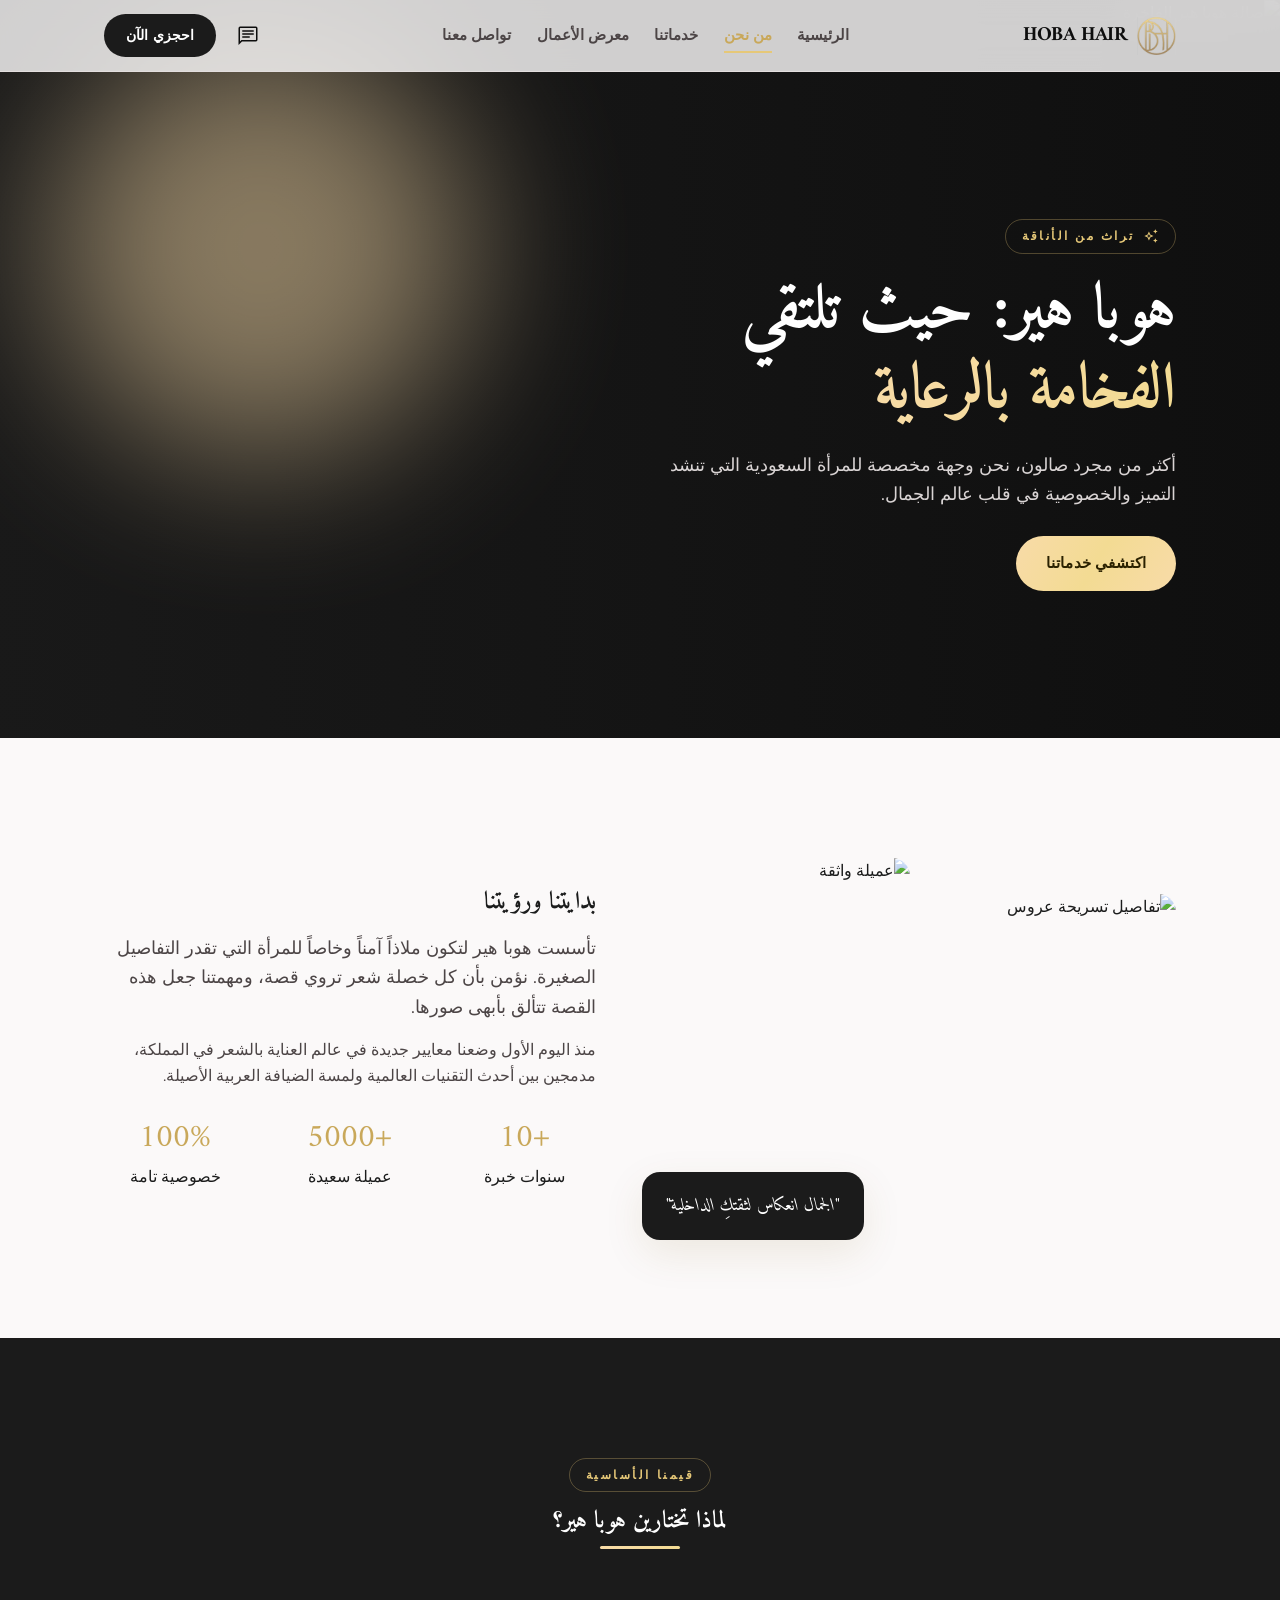
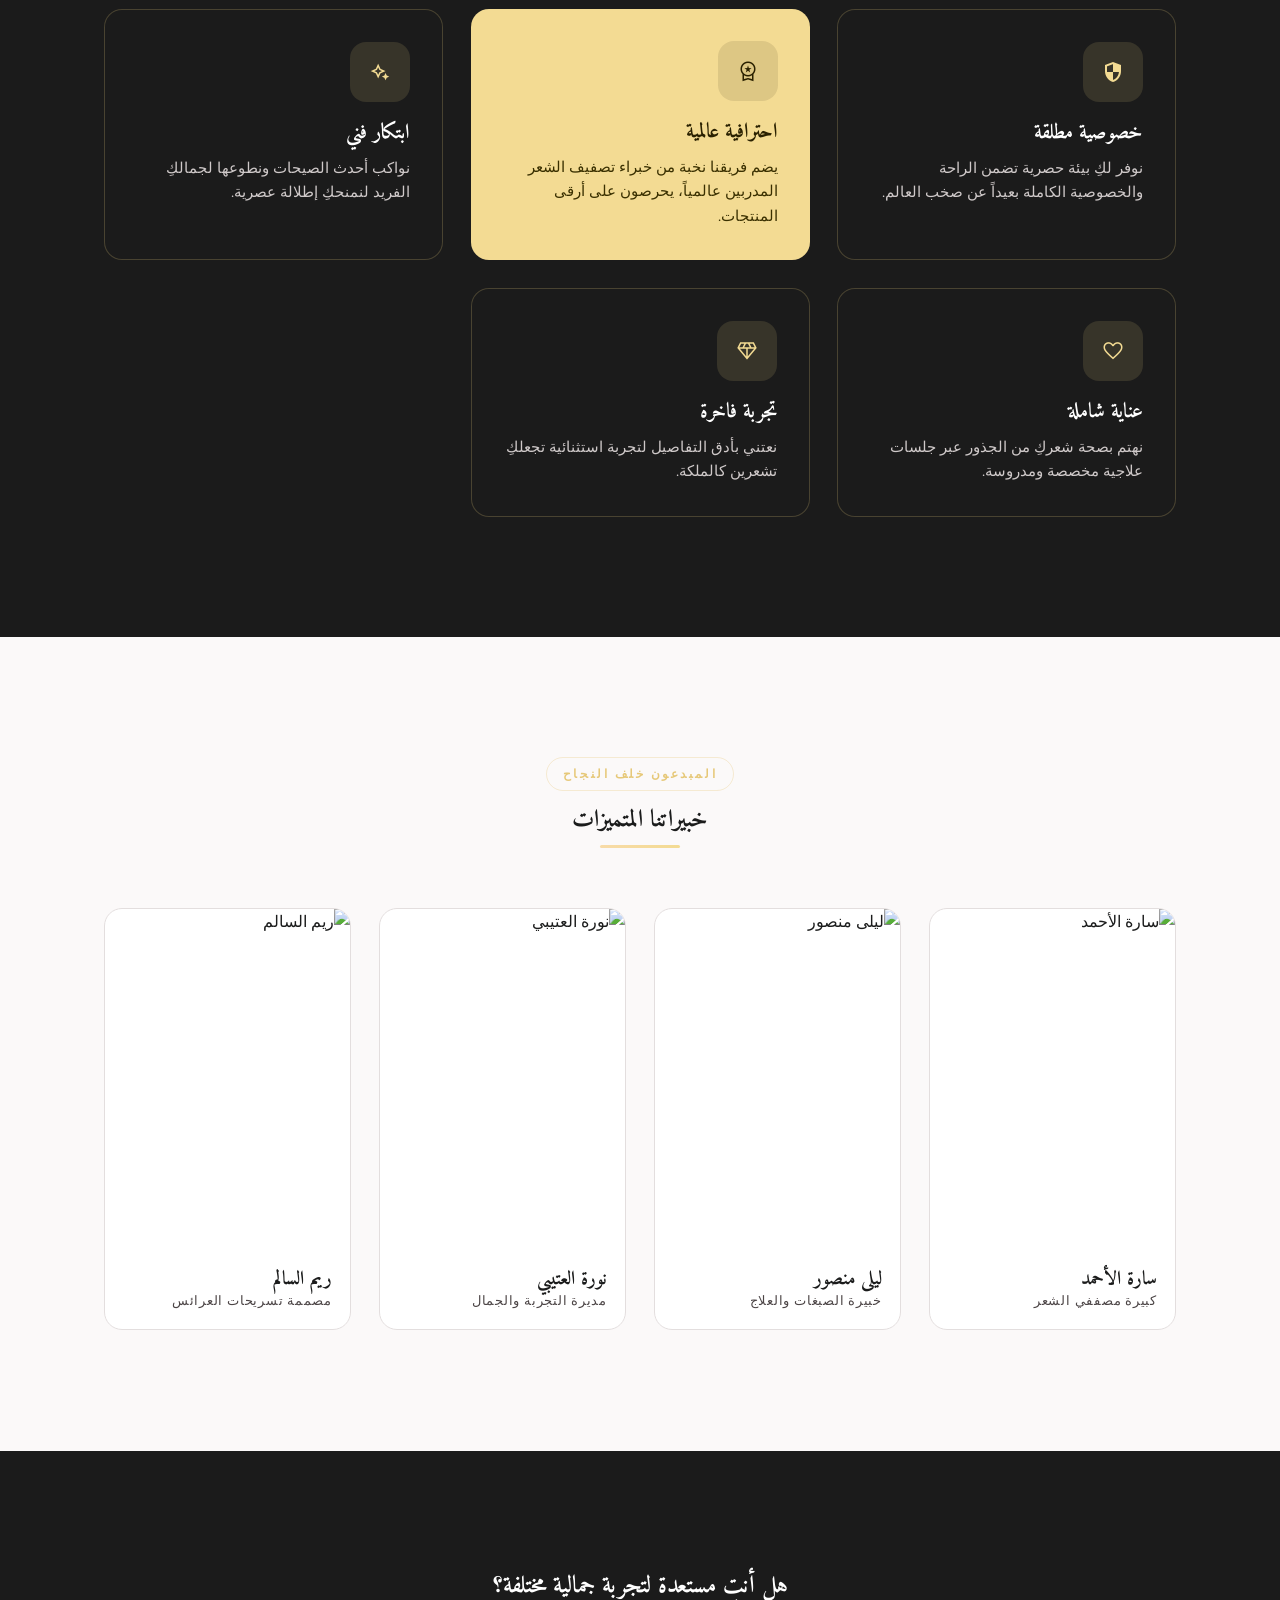
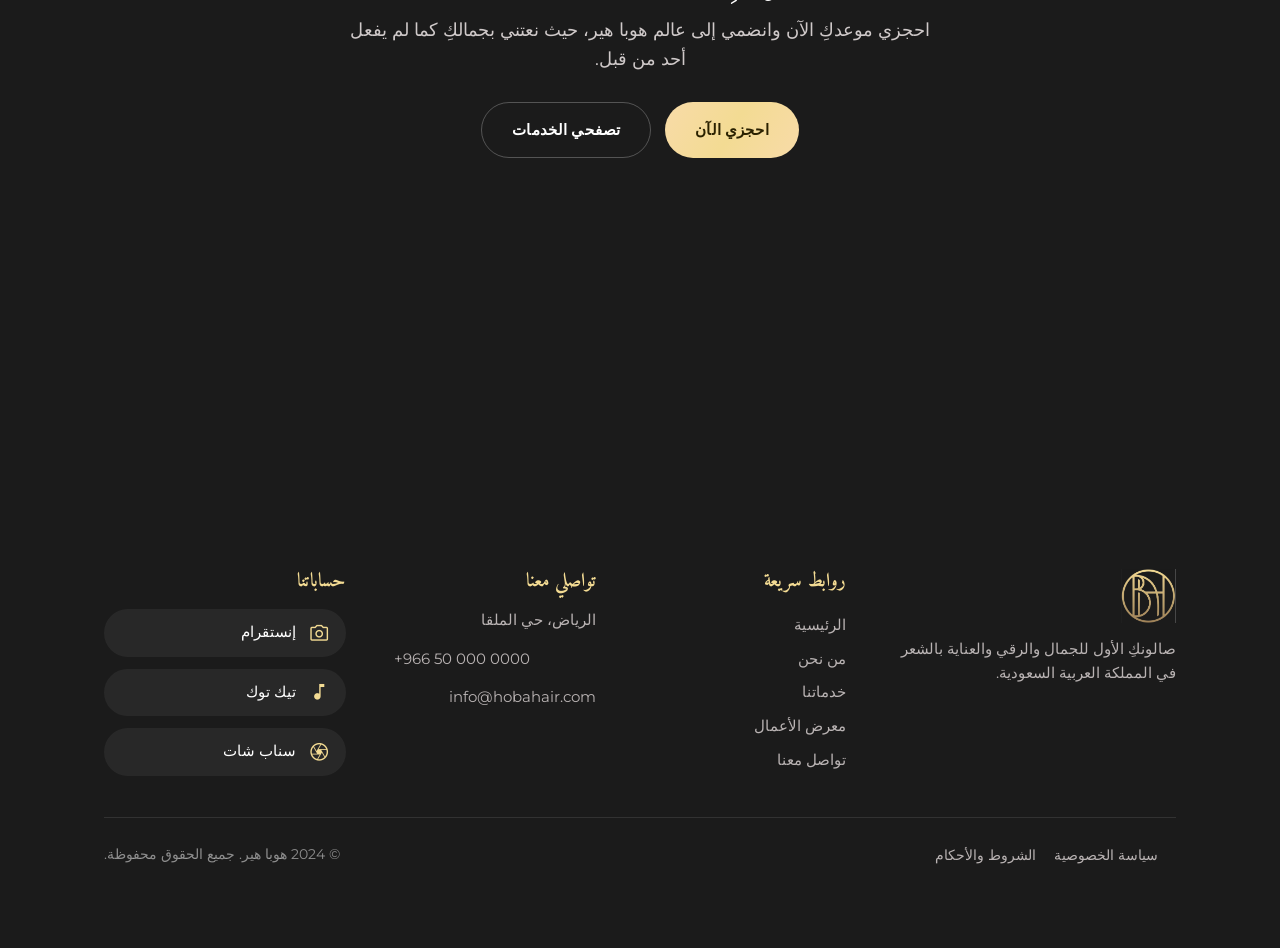
==== about.html @ b40ecd6b "first commit" ====
﻿<!DOCTYPE html>
<html dir="rtl" lang="ar">
<head>
  <meta charset="utf-8"/>
  <meta name="viewport" content="width=device-width, initial-scale=1.0"/>
  <title>من نحن | هوبا هير</title>
  <meta name="description" content="قصة صالون هوبا هير ورؤيتنا لتقديم تجربة عناية بالشعر فاخرة وخاصة للمرأة السعودية."/>
  <link rel="stylesheet" href="assets/css/style.css"/>
  <link rel="stylesheet" href="https://fonts.googleapis.com/css2?family=Material+Symbols+Outlined:wght,FILL@100..700,0..1&display=swap"/>
</head>
<body>

  <div class="scroll-progress"></div>
  <div id="header-mount"></div>

  <!-- Hero -->
  <header class="hero" style="min-height:82svh">
    <div class="hero-bg">
      <img alt="صالة هوبا هير الفاخرة" src="https://lh3.googleusercontent.com/aida-public/[base64]"/>
    </div>
    <div class="hero-glow a"></div>
    <div class="container hero-inner">
      <div class="hero-text" style="max-width:640px">
        <span class="eyebrow hero-anim d1"><span class="material-symbols-outlined" style="font-size:1rem">auto_awesome</span> تراث من الأناقة</span>
        <h1 class="title-lg hero-anim d2" style="margin-top:18px">هوبا هير: حيث تلتقي <br/><span class="gold-text">الفخامة بالرعاية</span></h1>
        <p class="lead hero-anim d3" style="margin-top:18px">أكثر من مجرد صالون، نحن وجهة مخصصة للمرأة السعودية التي تنشد التميز والخصوصية في قلب عالم الجمال.</p>
        <div class="hero-cta hero-anim d4" style="margin-top:28px"><a href="services.html" class="btn btn-gold">اكتشفي خدماتنا</a></div>
      </div>
    </div>
  </header>

  <!-- Story -->
  <section class="section">
    <div class="container">
      <div class="grid" style="grid-template-columns:1.05fr 1fr; align-items:center; gap:clamp(30px,5vw,64px)">
        <div class="reveal">
          <div style="position:relative">
            <div style="display:grid;grid-template-columns:1fr 1fr;gap:16px">
              <img alt="تفاصيل تسريحة عروس" style="width:100%;height:300px;object-fit:cover;border-radius:var(--radius);margin-top:36px" src="https://lh3.googleusercontent.com/aida-public/[base64]"/>
              <img alt="عميلة واثقة" style="width:100%;height:360px;object-fit:cover;border-radius:var(--radius)" src="https://lh3.googleusercontent.com/aida-public/[base64]"/>
            </div>
            <div style="position:absolute;bottom:-22px;left:-18px;background:var(--primary-soft);color:#fff;padding:20px 24px;border-radius:var(--radius);box-shadow:var(--shadow-md)">
              <p style="font-family:var(--font-head);font-size:1.1rem;margin:0;font-style:italic">"الجمال انعكاس لثقتكِ الداخلية"</p>
            </div>
          </div>
        </div>
        <div class="reveal r1">
          <h2 class="title">بدايتنا ورؤيتنا</h2>
          <p class="lead" style="margin:16px 0">تأسست هوبا هير لتكون ملاذاً آمناً وخاصاً للمرأة التي تقدر التفاصيل الصغيرة. نؤمن بأن كل خصلة شعر تروي قصة، ومهمتنا جعل هذه القصة تتألق بأبهى صورها.</p>
          <p class="muted" style="margin-bottom:24px">منذ اليوم الأول وضعنا معايير جديدة في عالم العناية بالشعر في المملكة، مدمجين بين أحدث التقنيات العالمية ولمسة الضيافة العربية الأصيلة.</p>
          <div class="stat-grid" style="grid-template-columns:repeat(3,1fr);text-align:center">
            <div><div class="num" style="font-family:var(--font-head);font-size:2rem;color:var(--secondary-deep)">+10</div><div class="lbl">سنوات خبرة</div></div>
            <div><div class="num" style="font-family:var(--font-head);font-size:2rem;color:var(--secondary-deep)">+5000</div><div class="lbl">عميلة سعيدة</div></div>
            <div><div class="num" style="font-family:var(--font-head);font-size:2rem;color:var(--secondary-deep)">100%</div><div class="lbl">خصوصية تامة</div></div>
          </div>
        </div>
      </div>
    </div>
  </section>

  <!-- Values -->
  <section class="section" style="background:var(--primary-soft);color:#fff">
    <div class="container">
      <div class="sec-head reveal" style="color:#fff">
        <span class="eyebrow">قيمنا الأساسية</span>
        <h2 class="title">لماذا تختارين هوبا هير؟</h2>
        <div class="divider"></div>
      </div>
      <div class="grid cols-3">
        <div class="card reveal" style="background:var(--primary-soft);border-color:rgba(255,224,136,.2)">
          <div class="icon" style="background:rgba(255,224,136,.12);color:var(--secondary-soft)"><span class="material-symbols-outlined" style="font-variation-settings:'FILL' 1">security</span></div>
          <h3 style="color:#fff">خصوصية مطلقة</h3><p style="color:#cfc9c9">نوفر لكِ بيئة حصرية تضمن الراحة والخصوصية الكاملة بعيداً عن صخب العالم.</p>
        </div>
        <div class="card reveal r1" style="background:var(--secondary-soft);border:none">
          <div class="icon" style="background:rgba(35,26,0,.1);color:#2a2100"><span class="material-symbols-outlined">workspace_premium</span></div>
          <h3 style="color:#2a2100">احترافية عالمية</h3><p style="color:#3a3000">يضم فريقنا نخبة من خبراء تصفيف الشعر المدربين عالمياً، يحرصون على أرقى المنتجات.</p>
        </div>
        <div class="card reveal r2" style="background:var(--primary-soft);border-color:rgba(255,224,136,.2)">
          <div class="icon" style="background:rgba(255,224,136,.12);color:var(--secondary-soft)"><span class="material-symbols-outlined">magic_button</span></div>
          <h3 style="color:#fff">ابتكار فني</h3><p style="color:#cfc9c9">نواكب أحدث الصيحات ونطوعها لجمالكِ الفريد لنمنحكِ إطلالة عصرية.</p>
        </div>
        <div class="card reveal" style="background:var(--primary-soft);border-color:rgba(255,224,136,.2)">
          <div class="icon" style="background:rgba(255,224,136,.12);color:var(--secondary-soft)"><span class="material-symbols-outlined">favorite</span></div>
          <h3 style="color:#fff">عناية شاملة</h3><p style="color:#cfc9c9">نهتم بصحة شعركِ من الجذور عبر جلسات علاجية مخصصة ومدروسة.</p>
        </div>
        <div class="card reveal r1" style="background:var(--primary-soft);border-color:rgba(255,224,136,.2)">
          <div class="icon" style="background:rgba(255,224,136,.12);color:var(--secondary-soft)"><span class="material-symbols-outlined">diamond</span></div>
          <h3 style="color:#fff">تجربة فاخرة</h3><p style="color:#cfc9c9">نعتني بأدق التفاصيل لتجربة استثنائية تجعلكِ تشعرين كالملكة.</p>
        </div>
      </div>
    </div>
  </section>

  <!-- Team -->
  <section class="section">
    <div class="container">
      <div class="sec-head reveal">
        <span class="eyebrow">المبدعون خلف النجاح</span>
        <h2 class="title">خبيراتنا المتميزات</h2>
        <div class="divider"></div>
      </div>
      <div class="grid cols-4">
        <div class="card reveal" style="padding:0;overflow:hidden">
          <img alt="سارة الأحمد" style="width:100%;height:340px;object-fit:cover" src="https://lh3.googleusercontent.com/aida-public/[base64]"/>
          <div style="padding:18px"><h4 style="font-family:var(--font-head);font-size:1.2rem">سارة الأحمد</h4><p class="muted" style="font-size:.8rem;letter-spacing:.06em;text-transform:uppercase">كبيرة مصففي الشعر</p></div>
        </div>
        <div class="card reveal r1" style="padding:0;overflow:hidden">
          <img alt="ليلى منصور" style="width:100%;height:340px;object-fit:cover" src="https://lh3.googleusercontent.com/aida-public/[base64]"/>
          <div style="padding:18px"><h4 style="font-family:var(--font-head);font-size:1.2rem">ليلى منصور</h4><p class="muted" style="font-size:.8rem;letter-spacing:.06em;text-transform:uppercase">خبيرة الصبغات والعلاج</p></div>
        </div>
        <div class="card reveal r2" style="padding:0;overflow:hidden">
          <img alt="نورة العتيبي" style="width:100%;height:340px;object-fit:cover" src="https://lh3.googleusercontent.com/aida-public/[base64]"/>
          <div style="padding:18px"><h4 style="font-family:var(--font-head);font-size:1.2rem">نورة العتيبي</h4><p class="muted" style="font-size:.8rem;letter-spacing:.06em;text-transform:uppercase">مديرة التجربة والجمال</p></div>
        </div>
        <div class="card reveal r3" style="padding:0;overflow:hidden">
          <img alt="ريم السالم" style="width:100%;height:340px;object-fit:cover" src="https://lh3.googleusercontent.com/aida-public/[base64]"/>
          <div style="padding:18px"><h4 style="font-family:var(--font-head);font-size:1.2rem">ريم السالم</h4><p class="muted" style="font-size:.8rem;letter-spacing:.06em;text-transform:uppercase">مصممة تسريحات العرائس</p></div>
        </div>
      </div>
    </div>
  </section>

  <!-- CTA -->
  <section class="section" style="background:var(--primary-soft)">
    <div class="container text-center reveal">
      <h2 class="title" style="color:#fff">هل أنتِ مستعدة لتجربة جمالية مختلفة؟</h2>
      <p class="lead" style="color:#cfc9c9;margin:14px auto 28px;max-width:600px">احجزي موعدكِ الآن وانضمي إلى عالم هوبا هير، حيث نعتني بجمالكِ كما لم يفعل أحد من قبل.</p>
      <div class="flex" style="gap:14px;justify-content:center;flex-wrap:wrap">
        <a href="contact.html" class="btn btn-gold">احجزي الآن</a>
        <a href="services.html" class="btn btn-ghost">تصفحي الخدمات</a>
      </div>
    </div>
  </section>

  <div id="footer-mount"></div>
  <button class="back-top" id="backTop" aria-label="العودة للأعلى"><span class="material-symbols-outlined">arrow_upward</span></button>
  <script src="assets/js/include.js"></script>
  <script src="assets/js/main.js"></script>
</body>
</html>
---- assets/css/style.css ----
﻿/* =========================================================
   Hoba Hair — Modern Responsive Design System
   Pure CSS, no CDN framework dependency
   ========================================================= */
@import url('https://fonts.googleapis.com/css2?family=Amiri:ital,wght@0,400;0,700;1,400;1,700&family=Montserrat:ital,wght@0,100..900;1,100..900&display=swap');
@import url('https://fonts.googleapis.com/css2?family=Material+Symbols+Outlined:wght,FILL@100..700,0..1&display=swap');

:root {
  /* Palette */
  --surface: #fbf9f9;
  --surface-2: #f5f3f3;
  --surface-3: #efeded;
  --surface-white: #ffffff;
  --on-surface: #1b1c1c;
  --on-surface-soft: #4c4546;
  --primary: #0d0d0d;
  --primary-soft: #1b1b1b;
  --on-primary: #ffffff;
  --secondary: #e6c878;
  --secondary-deep: #c9a85a;
  --secondary-soft: #f3db93;
  --secondary-bright: #f8dba8;
  --secondary-glow: #f8dba8;
  --line: #e3dede;
  --line-soft: #cfc4c5;

  --gold: linear-gradient(120deg, #f8dba8 0%, #f3db93 50%, #f8dba8 100%);
  --gold-soft: linear-gradient(120deg, #f8dba8, #f3db93, #f8dba8);

  /* Typography */
  --font-head: 'Amiri', serif;
  --font-body: 'Montserrat', sans-serif;

  /* Layout */
  --maxw: 1200px;
  --radius: 18px;
  --radius-lg: 28px;
  --radius-sm: 12px;

  /* Shadow */
  --shadow-sm: 0 4px 16px rgba(0,0,0,.06);
  --shadow-md: 0 14px 40px rgba(115,92,0,.10);
  --shadow-lg: 0 26px 60px rgba(115,92,0,.16);

  /* Easing */
  --ease: cubic-bezier(.2,.8,.2,1);
}

/* ---------- Reset ---------- */
*, *::before, *::after { box-sizing: border-box; }
html { scroll-behavior: smooth; -webkit-text-size-adjust: 100%; }
body {
  margin: 0;
  background: var(--surface);
  color: var(--on-surface);
  font-family: var(--font-body);
  line-height: 1.6;
  overflow-x: hidden;
}
img { max-width: 100%; display: block; }
a { text-decoration: none; color: inherit; }
button { font-family: inherit; cursor: pointer; border: none; background: none; }
ul { margin: 0; padding: 0; list-style: none; }

h1,h2,h3,h4 { font-family: var(--font-head); line-height: 1.25; margin: 0; font-weight: 700; }

.material-symbols-outlined {
  font-variation-settings: 'FILL' 0, 'wght' 300, 'GRAD' 0, 'opsz' 24;
  line-height: 1;
  vertical-align: middle;
}

/* ---------- Layout helpers ---------- */
.container {
  width: 100%;
  max-width: var(--maxw);
  margin-inline: auto;
  padding-inline: clamp(18px, 5vw, 64px);
}
.section { padding-block: clamp(64px, 11vw, 120px); }
.section-sm { padding-block: clamp(48px, 7vw, 80px); }

.grid { display: grid; gap: clamp(18px, 2.5vw, 28px); }
.cols-2 { grid-template-columns: repeat(2, 1fr); }
.cols-3 { grid-template-columns: repeat(3, 1fr); }
.cols-4 { grid-template-columns: repeat(4, 1fr); }
.cols-auto { grid-template-columns: repeat(auto-fit, minmax(250px, 1fr)); }

.text-center { text-align: center; }
.flex { display: flex; }
.flex-center { display: flex; align-items: center; justify-content: center; }
.between { display: flex; align-items: center; justify-content: space-between; }

/* ---------- Typography utilities ---------- */
.eyebrow {
  display: inline-flex; align-items: center; gap: 8px;
  font-size: .72rem; font-weight: 600; letter-spacing: .22em;
  text-transform: uppercase; color: var(--secondary);
  border: 1px solid rgba(230,200,120,.3);
  padding: 7px 16px; border-radius: 999px;
}
.title-lg { font-size: clamp(2.4rem, 7vw, 4rem); }
.lead { font-size: clamp(1rem, 2.2vw, 1.15rem); color: var(--on-surface-soft); }
.muted { color: var(--on-surface-soft); }

/* ---------- Gold text ---------- */
.gold-text {
  background: var(--gold);
  background-size: 200% auto;
  -webkit-background-clip: text; background-clip: text;
  -webkit-text-fill-color: transparent; color: transparent;
  animation: goldShift 5s linear infinite;
}
@keyframes goldShift { to { background-position: 200% center; } }

/* ---------- Buttons ---------- */
.btn {
  display: inline-flex; align-items: center; justify-content: center; gap: 10px;
  padding: 15px 30px; border-radius: 999px;
  font-weight: 700; font-size: .95rem; letter-spacing: .01em;
  transition: transform .35s var(--ease), box-shadow .35s var(--ease), background .3s, color .3s, opacity .3s;
  white-space: nowrap;
}
.btn:active { transform: scale(.96); }
.btn-gold { background: var(--gold-soft); color: #2a2100; position: relative; overflow: hidden; }
.btn-gold::after {
  content: ''; position: absolute; inset: 0;
  background: linear-gradient(120deg, transparent 30%, rgba(255,255,255,.45) 50%, transparent 70%);
  transform: translateX(-120%); transition: transform .7s var(--ease);
}
.btn-gold:hover::after { transform: translateX(120%); }
.btn-gold:hover { transform: translateY(-3px); box-shadow: var(--shadow-md); }
.btn-dark { background: var(--primary-soft); color: #fff; }
.btn-dark:hover { transform: translateY(-3px); box-shadow: var(--shadow-md); }
.btn-outline { border: 1.5px solid var(--secondary); color: var(--secondary-deep); }
.btn-outline:hover { background: var(--secondary); color: #fff; transform: translateY(-3px); box-shadow: var(--shadow-md); }
.btn-ghost { border: 1.5px solid rgba(255,255,255,.25); color: #fff; }
.btn-ghost:hover { background: rgba(255,255,255,.1); }

/* ---------- Header ---------- */
.site-header {
  position: fixed; inset: 0 0 auto 0; z-index: 60;
  height: 72px;
  background: rgba(251,249,249,.82);
  backdrop-filter: blur(14px); -webkit-backdrop-filter: blur(14px);
  border-bottom: 1px solid var(--line);
  transition: box-shadow .3s, background .3s, transform .4s var(--ease);
}
.site-header.scrolled { box-shadow: var(--shadow-sm); background: rgba(251,249,249,.95); }
.header-inner { height: 100%; display: flex; align-items: center; justify-content: space-between; gap: 16px; }
.brand { display: flex; align-items: center; gap: 10px; }
.brand img { height: 38px; width: auto; }
.brand span { font-family: var(--font-head); font-weight: 700; font-size: 1.25rem; color: var(--primary); letter-spacing: -.02em; }

.nav { display: flex; gap: clamp(14px, 2vw, 30px); align-items: center; }
.nav a {
  position: relative; font-weight: 600; font-size: .92rem; color: var(--on-surface-soft);
  padding-block: 6px; transition: color .3s;
}
.nav a::after {
  content: ''; position: absolute; bottom: 0; right: 0; height: 2px; width: 0;
  background: var(--secondary); transition: width .35s var(--ease);
}
.nav a:hover { color: var(--primary); }
.nav a:hover::after, .nav a.active::after { width: 100%; }
.nav a.active { color: var(--secondary-deep); font-weight: 700; }

.header-actions { display: flex; align-items: center; gap: 12px; }
.icon-btn {
  width: 40px; height: 40px; border-radius: 50%;
  display: grid; place-items: center; color: var(--primary);
  transition: background .3s, transform .3s, opacity .3s; font-size: 1.4rem;
}
.icon-btn:hover { background: var(--surface-3); transform: scale(1.05); }

.menu-toggle { display: none; }

/* Mobile menu */
.mobile-menu {
  position: fixed; inset: 0; z-index: 70;
  background: rgba(251,249,249,.98);
  backdrop-filter: blur(16px);
  display: flex; flex-direction: column; align-items: center; justify-content: center; gap: 22px;
  opacity: 0; pointer-events: none; transition: opacity .35s var(--ease);
}
.mobile-menu.open { opacity: 1; pointer-events: auto; }
.mobile-menu a { font-family: var(--font-head); font-size: 1.6rem; font-weight: 700; }
.mobile-menu a.active { color: var(--secondary-deep); }
.mobile-menu .btn { font-family: var(--font-body); }
.mobile-close { position: absolute; top: 22px; left: 22px; font-size: 2rem; color: var(--primary); }

/* ---------- Scroll progress ---------- */
.scroll-progress {
  position: fixed; top: 0; right: 0; height: 3px; width: 0; z-index: 80;
  background: var(--gold); background-size: 200% auto;
  animation: goldShift 3s linear infinite;
}

/* ---------- Hero ---------- */
.hero {
  position: relative; min-height: 100svh; display: flex; align-items: center;
  background: var(--primary-soft); color: #fff; overflow: hidden;
  padding-top: 72px;
}
.hero-bg { position: absolute; inset: 0; }
.hero-bg img { width: 100%; height: 100%; object-fit: cover; }
.hero-bg::after {
  content: ''; position: absolute; inset: 0;
  background: linear-gradient(270deg, rgba(13,13,13,.85) 0%, rgba(13,13,13,.45) 55%, rgba(13,13,13,.15) 100%);
}
.hero-glow { position: absolute; width: 420px; height: 420px; border-radius: 50%; filter: blur(80px); opacity: .5; pointer-events: none; }
.hero-glow.a { top: 5%; left: 4%; background: var(--secondary-glow); animation: drift 16s ease-in-out infinite; }
.hero-glow.b { bottom: 8%; right: 6%; background: var(--secondary-soft); animation: floaty 9s ease-in-out infinite; }
.hero-inner {
  position: relative; z-index: 2;
  display: grid; grid-template-columns: 1.05fr .95fr; gap: clamp(30px, 5vw, 70px);
  align-items: center; width: 100%;
}
.hero-text .title-lg { color: #fff; }
.hero-text .lead { color: #d9d4d4; }
.hero-text .eyebrow { color: var(--secondary); border-color: rgba(230,200,120,.3); }
.hero-cta { display: flex; flex-wrap: wrap; gap: 14px; margin-top: 8px; }
.hero-media { position: relative; }
.hero-frame {
  position: relative; border-radius: var(--radius-lg); overflow: hidden;
  box-shadow: var(--shadow-lg); border: 1px solid rgba(255,255,255,.12);
  aspect-ratio: 4/5;
}
.hero-frame img { width: 100%; height: 100%; object-fit: cover; }
.hero-frame::before {
  content: ''; position: absolute; inset: -14px; border: 1px solid var(--secondary-soft);
  border-radius: calc(var(--radius-lg) + 14px); opacity: .35; z-index: -1;
  animation: pulseRing 4.5s ease-in-out infinite;
}
.hero-badge {
  position: absolute; bottom: -22px; right: -14px;
  background: var(--surface-white); padding: 18px 22px; border-radius: 18px;
  box-shadow: var(--shadow-md); border: 1px solid rgba(230,200,120,.25);
}
.hero-badge b { display: block; color: var(--secondary-deep); font-size: 1.05rem; }
.hero-badge span { color: var(--on-surface-soft); font-size: .82rem; }

/* ---------- Stat strip ---------- */
.stats { background: var(--surface-2); }
.stat-grid { display: grid; grid-template-columns: repeat(4, 1fr); gap: clamp(16px,3vw,32px); text-align: center; }
.stat .num { font-family: var(--font-head); font-size: clamp(2rem, 5vw, 3rem); color: var(--secondary-deep); line-height: 1; }
.stat .lbl { font-size: .72rem; letter-spacing: .14em; text-transform: uppercase; color: var(--on-surface-soft); margin-top: 8px; }

/* ---------- Cards (services) ---------- */
.card {
  background: var(--surface-white); border: 1px solid var(--line);
  border-radius: var(--radius); padding: clamp(22px, 3vw, 32px);
  transition: transform .5s var(--ease), box-shadow .5s var(--ease), border-color .4s;
}
.card:hover { transform: translateY(-10px); box-shadow: var(--shadow-md); border-color: var(--secondary); }
.card .icon {
  width: 60px; height: 60px; border-radius: 16px; display: grid; place-items: center;
  background: rgba(230,200,120,.12); color: var(--secondary-deep); font-size: 1.8rem;
  margin-bottom: 18px; transition: transform .5s var(--ease), background .4s;
}
.card:hover .icon { transform: scale(1.12) rotate(-5deg); background: var(--secondary-soft); }
.card h3 { font-size: 1.3rem; margin-bottom: 10px; }
.card p { color: var(--on-surface-soft); font-size: .95rem; margin: 0; }

/* ---------- Section head ---------- */
.sec-head { text-align: center; max-width: 640px; margin-inline: auto; margin-bottom: clamp(36px, 5vw, 60px); }
.sec-head .title { margin-block: 14px 10px; }
.divider { width: 80px; height: 3px; background: var(--gold); background-size: 200% auto; animation: goldShift 4s linear infinite; margin: 0 auto; border-radius: 2px; }

/* ---------- Features (why us) ---------- */
.feat-grid { display: grid; grid-template-columns: repeat(2, 1fr); gap: clamp(16px,2vw,22px); }
.feat {
  display: flex; gap: 16px; align-items: flex-start;
  background: var(--surface-white); border: 1px solid var(--line);
  border-radius: var(--radius); padding: 24px;
  transition: transform .5s var(--ease), box-shadow .5s var(--ease);
}
.feat:hover { transform: translateY(-8px); box-shadow: var(--shadow-sm); }
.feat .icon { flex: 0 0 auto; width: 52px; height: 52px; border-radius: 14px; display: grid; place-items: center; background: rgba(230,200,120,.12); color: var(--secondary-deep); font-size: 1.6rem; }
.feat h4 { font-size: 1.15rem; margin-bottom: 4px; }
.feat p { color: var(--on-surface-soft); font-size: .9rem; margin: 0; }
.feat.wide { grid-column: 1 / -1; }

/* ---------- Gallery ---------- */
.masonry { columns: 3; column-gap: 22px; }
.masonry-item { break-inside: avoid; margin-bottom: 22px; position: relative; border-radius: var(--radius); overflow: hidden; cursor: pointer; }
.masonry-item img { width: 100%; height: auto; display: block; transition: transform .7s var(--ease); }
.masonry-item:hover img { transform: scale(1.07); }
.masonry-item .cap {
  position: absolute; inset: auto 0 0 0; padding: 18px;
  background: linear-gradient(0deg, rgba(230,200,120,.7), transparent);
  color: #fff; font-family: var(--font-head); font-size: 1.15rem;
  opacity: 0; transform: translateY(10px); transition: .4s var(--ease);
}
.masonry-item:hover .cap { opacity: 1; transform: translateY(0); }
.filters { display: flex; flex-wrap: wrap; gap: 10px; justify-content: center; margin-bottom: 38px; }
.filter {
  padding: 10px 22px; border-radius: 999px; font-weight: 600; font-size: .88rem;
  background: var(--surface-3); color: var(--on-surface-soft);
  transition: background .3s, color .3s, transform .3s;
}
.filter:hover { transform: translateY(-2px); }
.filter.active { background: var(--secondary-deep); color: #fff; }

/* ---------- Testimonial ---------- */
.testi { position: relative; background: var(--primary-soft); color: #fff; overflow: hidden; text-align: center; }
.testi .quote { font-size: clamp(1.6rem, 4vw, 2.6rem); font-family: var(--font-head); line-height: 1.4; max-width: 820px; margin: 18px auto; }
.testi .who { color: var(--secondary-soft); font-family: var(--font-head); font-size: 1.2rem; }

/* ---------- CTA ---------- */
.cta-box {
  background: var(--surface-white); border: 1px solid rgba(230,200,120,.3);
  border-radius: var(--radius-lg); padding: clamp(34px, 6vw, 64px);
  box-shadow: var(--shadow-md); text-align: center;
}
.cta-box .title { margin-bottom: 14px; }

/* ---------- Contact ---------- */
.contact-grid { display: grid; grid-template-columns: .9fr 1.1fr; gap: clamp(24px,4vw,48px); align-items: start; }
.info-card { background: var(--surface-white); border: 1px solid var(--line); border-radius: var(--radius); padding: 26px; display: flex; gap: 16px; align-items: flex-start; transition: transform .4s var(--ease), box-shadow .4s; }
.info-card:hover { transform: translateY(-6px); box-shadow: var(--shadow-sm); }
.info-card .icon { width: 48px; height: 48px; border-radius: 14px; display: grid; place-items: center; background: rgba(230,200,120,.12); color: var(--secondary-deep); font-size: 1.4rem; flex: 0 0 auto; }
.info-card h3 { font-size: 1.1rem; margin-bottom: 4px; }
.info-card p { color: var(--on-surface-soft); font-size: .92rem; margin: 0; }
.dark-card { background: var(--primary-soft); color: #fff; }
.dark-card .icon { background: rgba(248,219,168,.15); color: var(--secondary-soft); }
.dark-card h4 { font-family: var(--font-head); font-size: 1.2rem; color: var(--secondary-soft); margin: 0 0 12px; }
.dark-card ul li { display: flex; justify-content: space-between; gap: 12px; padding-block: 8px; border-bottom: 1px solid rgba(255,255,255,.1); color: #cfc9c9; font-size: .92rem; }
.dark-card a { color: #cfc9c9; }

.form-card { background: var(--surface-2); border: 1px solid var(--line); border-radius: var(--radius); padding: clamp(24px,4vw,40px); }
.field { margin-bottom: 22px; }
.field label { display: block; font-size: .78rem; font-weight: 600; letter-spacing: .08em; text-transform: uppercase; color: var(--on-surface-soft); margin-bottom: 8px; }
.field input, .field select, .field textarea {
  width: 100%; background: transparent; border: none; border-bottom: 1px solid var(--line-soft);
  padding: 12px 4px; font-family: inherit; font-size: 1rem; color: var(--on-surface);
  transition: border-color .3s;
}
.field input:focus, .field select:focus, .field textarea:focus { outline: none; border-bottom: 2px solid var(--secondary); }
.field textarea { resize: vertical; }
.field-row { display: grid; grid-template-columns: 1fr 1fr; gap: 22px; }

/* ---------- Notice banner ---------- */
.notice { background: var(--dark); border: 1px solid rgba(248,219,168,.22); border-radius: var(--radius); padding: clamp(24px,4vw,36px); }
.notice h4 { display: flex; align-items: center; gap: 10px; color: var(--secondary-soft); font-size: 1.25rem; margin-bottom: 12px; }
.notice p { color: #d4cece; font-size: .95rem; margin: 0; line-height: 1.7; }

/* ---------- Footer ---------- */
.site-footer { background: var(--primary-soft); color: #fff; }
.footer-inner { padding-block: clamp(48px,7vw,80px); }
.footer-grid { display: grid; grid-template-columns: 1.4fr 1fr 1fr 1.2fr; gap: clamp(24px,4vw,48px); }
.footer-grid h4 { font-family: var(--font-head); font-size: 1.2rem; color: var(--secondary-soft); margin-bottom: 16px; }
.footer-logo { font-family: var(--font-head); font-size: 2rem; color: var(--secondary-soft); display: block; margin-bottom: 14px; }
.footer-grid a { color: #b9b3b3; font-size: .92rem; display: inline-block; padding-block: 5px; transition: color .3s; }
.footer-grid a:hover { color: #fff; }
.footer-grid p { color: #b9b3b3; font-size: .92rem; }
.social { display: flex; flex-direction: column; gap: 12px; }
.social a {
  display: flex; align-items: center; gap: 12px; background: rgba(255,255,255,.06);
  padding: 12px 16px; border-radius: 999px; color: #fff; font-size: .92rem;
  transition: transform .35s var(--ease), background .35s, color .35s;
}
.social a:hover { transform: translateY(-4px); background: var(--secondary-soft); color: var(--primary); }
.social a .material-symbols-outlined { color: var(--secondary-soft); font-size: 1.4rem; }
.social a:hover .material-symbols-outlined { color: var(--primary); }
.footer-bottom { border-top: 1px solid rgba(255,255,255,.1); margin-top: 40px; padding-top: 24px; display: flex; justify-content: space-between; align-items: center; flex-wrap: wrap; gap: 14px; }
.footer-bottom a { color: #b9b3b3; font-size: .88rem; margin-inline-start: 18px; }
.footer-bottom p { color: rgba(255,255,255,.5); font-size: .85rem; margin: 0; }

/* ---------- Back to top ---------- */
.back-top {
  position: fixed; bottom: 24px; left: 24px; z-index: 70;
  width: 46px; height: 46px; border-radius: 50%; background: var(--primary-soft); color: #fff;
  display: grid; place-items: center; box-shadow: var(--shadow-md);
  opacity: 0; transform: translateY(20px) scale(.9); pointer-events: none;
  transition: opacity .35s, transform .35s var(--ease), background .3s;
}
.back-top.show { opacity: 1; transform: translateY(0) scale(1); pointer-events: auto; }
.back-top:hover { background: var(--secondary-deep); }

/* ---------- Success modal ---------- */
.modal {
  position: fixed; inset: 0; z-index: 90; display: grid; place-items: center; padding: 20px;
  background: rgba(230,200,120,.6); backdrop-filter: blur(6px);
  opacity: 0; pointer-events: none; transition: opacity .3s;
}
.modal.open { opacity: 1; pointer-events: auto; }
.modal-card {
  background: #fff; border-radius: var(--radius-lg); padding: 40px; max-width: 420px; width: 100%; text-align: center;
  box-shadow: var(--shadow-lg); transform: scale(.95); transition: transform .35s var(--ease);
}
.modal.open .modal-card { transform: scale(1); }
.modal-card .check { width: 78px; height: 78px; margin: 0 auto 18px; border-radius: 50%; border: 1px solid rgba(230,200,120,.4); background: var(--surface-2); display: grid; place-items: center; }
.modal-card .check .material-symbols-outlined { font-size: 2.6rem; color: var(--secondary-deep); }

/* ---------- Animations ---------- */
@keyframes floatUp { from { opacity: 0; transform: translateY(50px); } to { opacity: 1; transform: translateY(0); } }
@keyframes floaty { 0%,100% { transform: translateY(0); } 50% { transform: translateY(-22px); } }
@keyframes drift { 0%,100% { transform: translate(0,0); } 50% { transform: translate(26px,-26px); } }
@keyframes pulseRing { 0%,100% { opacity: .25; transform: scale(1); } 50% { opacity: .55; transform: scale(1.02); } }

.hero-anim { opacity: 0; animation: floatUp 1.1s var(--ease) forwards; }
.d1 { animation-delay: .15s; } .d2 { animation-delay: .35s; } .d3 { animation-delay: .55s; } .d4 { animation-delay: .75s; }
.floaty { animation: floaty 7s ease-in-out infinite; }

.reveal { opacity: 0; transform: translateY(40px); transition: opacity .9s var(--ease), transform .9s var(--ease); will-change: opacity, transform; }
.reveal.in { opacity: 1; transform: none; }
.r1 { transition-delay: .12s; } .r2 { transition-delay: .24s; } .r3 { transition-delay: .36s; } .r4 { transition-delay: .48s; }

/* ---------- Responsive ---------- */
@media (max-width: 1024px) {
  .footer-grid { grid-template-columns: 1fr 1fr; }
}
@media (max-width: 900px) {
  .nav { display: none; }
  .menu-toggle { display: grid; }
  .hero-inner { grid-template-columns: 1fr; text-align: center; }
  .hero-text { order: 2; }
  .hero-media { order: 1; max-width: 420px; margin-inline: auto; }
  .hero-cta { justify-content: center; }
  .hero-glow.a { top: -10%; left: -20%; }
  .cols-4 { grid-template-columns: repeat(2,1fr); }
  .masonry { columns: 2; }
  .contact-grid { grid-template-columns: 1fr; }
  .feat-grid { grid-template-columns: 1fr; }
}
@media (max-width: 640px) {
  .cols-2, .cols-3, .cols-4 { grid-template-columns: 1fr; }
  .stat-grid { grid-template-columns: repeat(2,1fr); gap: 28px; }
  .masonry { columns: 1; }
  .footer-grid { grid-template-columns: 1fr; }
  .field-row { grid-template-columns: 1fr; gap: 0; }
  .hero-badge { right: 0; bottom: -16px; padding: 14px 16px; }
  .footer-bottom { flex-direction: column; text-align: center; }
  .footer-bottom a { margin: 0 9px; }
  .btn { width: 100%; }
  .hero-cta .btn { width: 100%; }
}
@media (prefers-reduced-motion: reduce) {
  *, *::before, *::after { animation: none !important; transition: none !important; }
  .reveal { opacity: 1; transform: none; }
  .hero-anim { opacity: 1; }
}
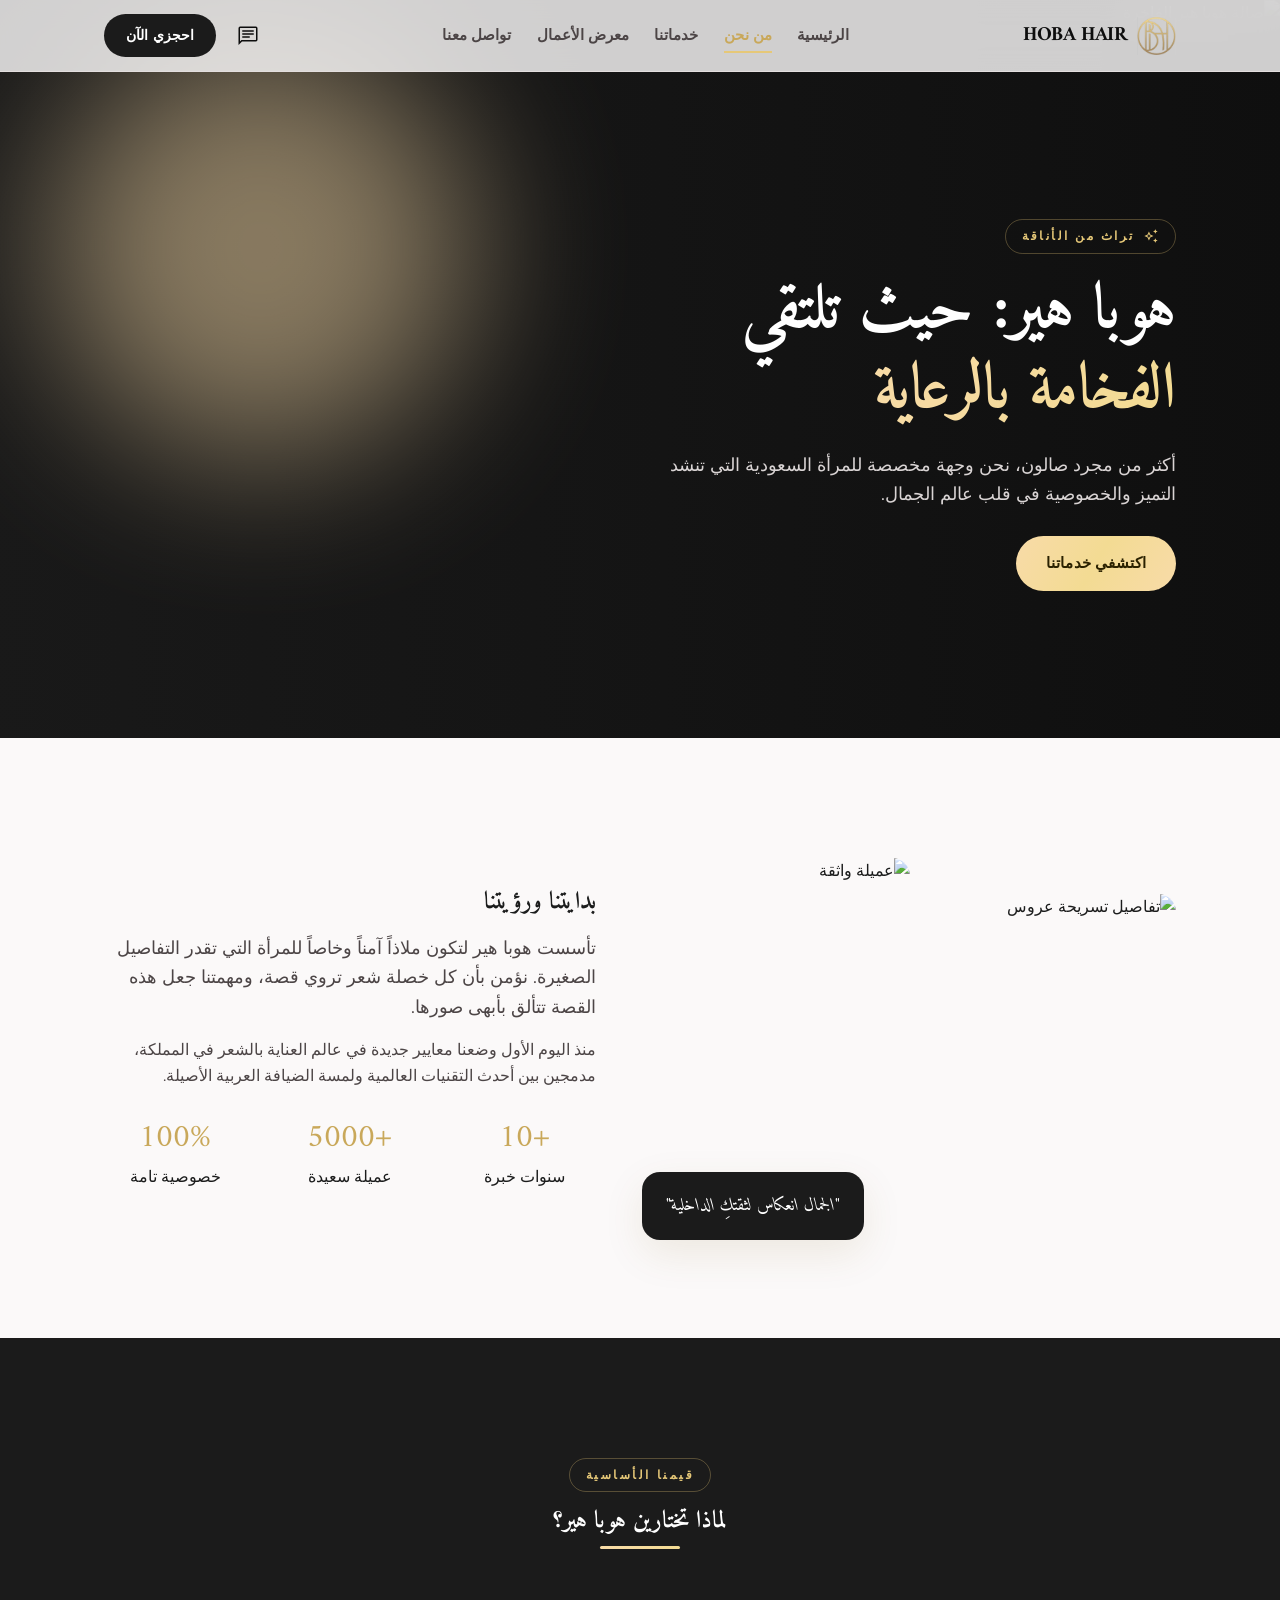
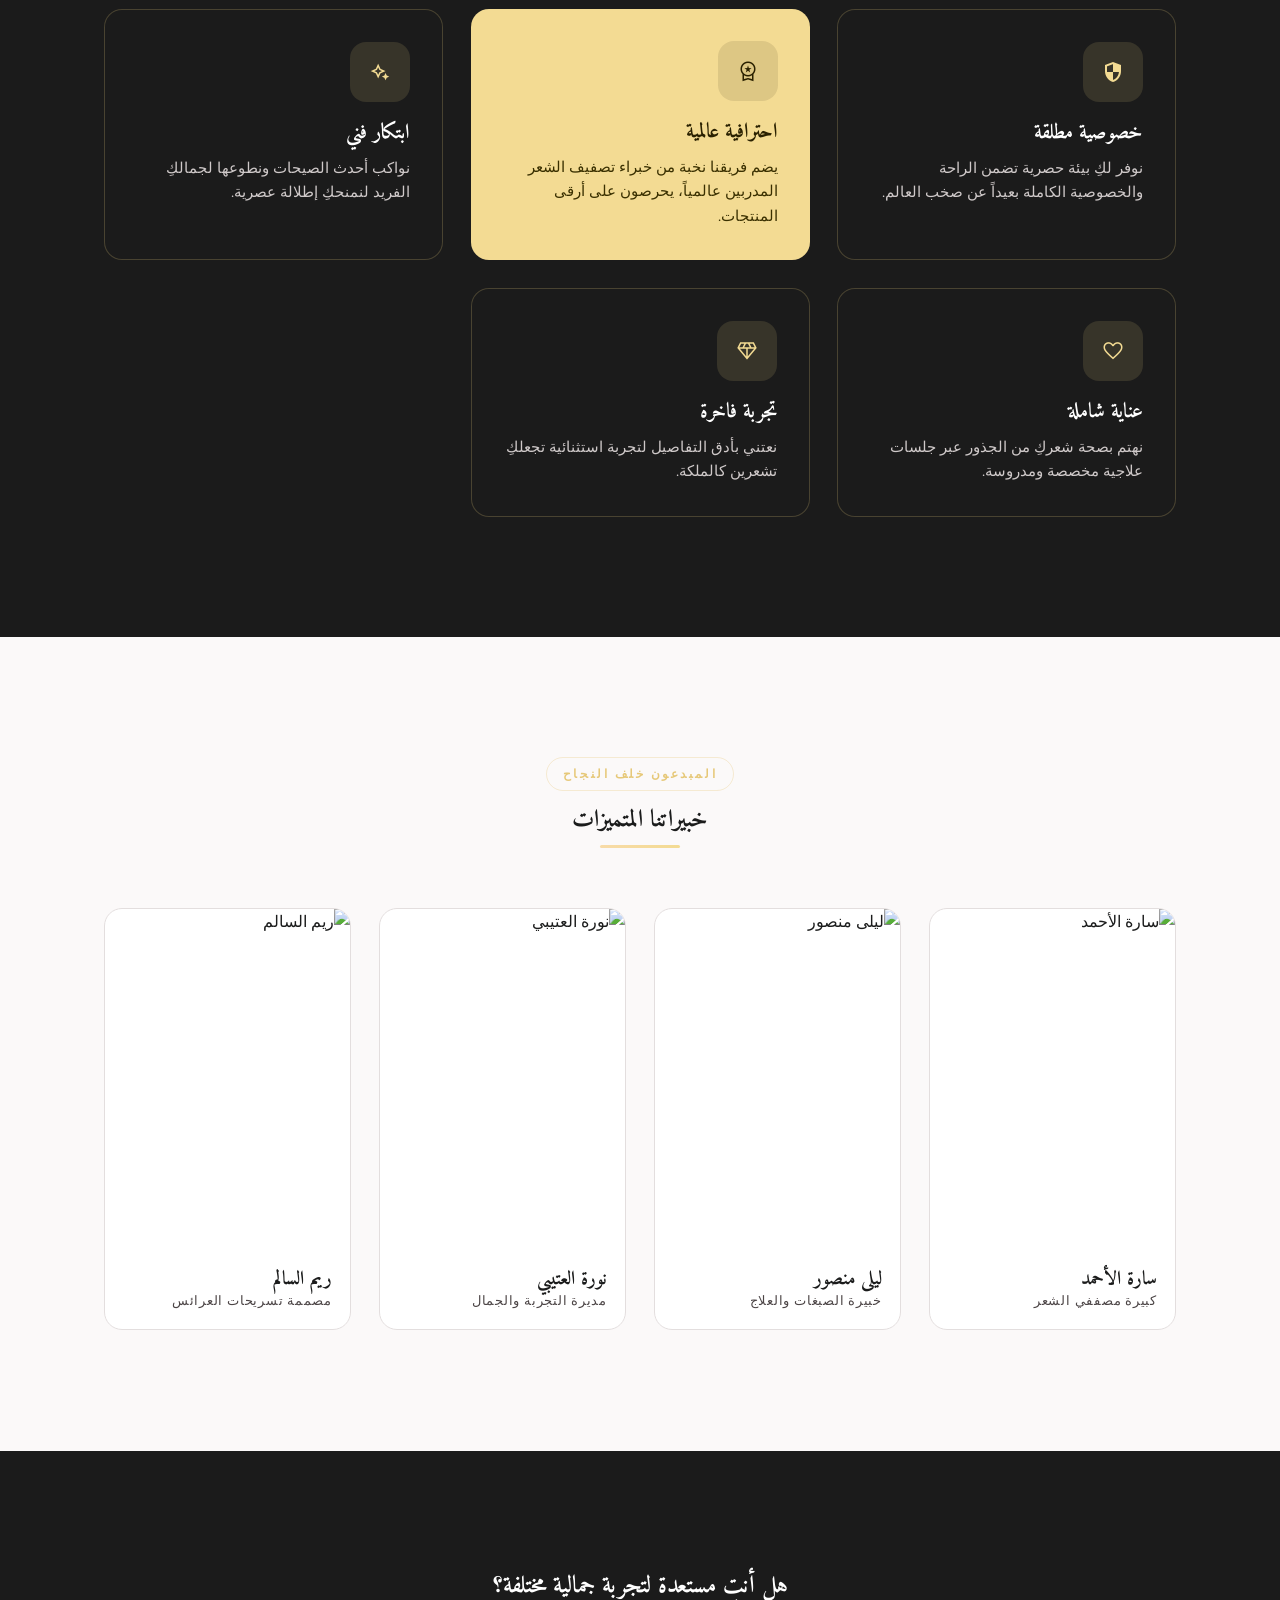
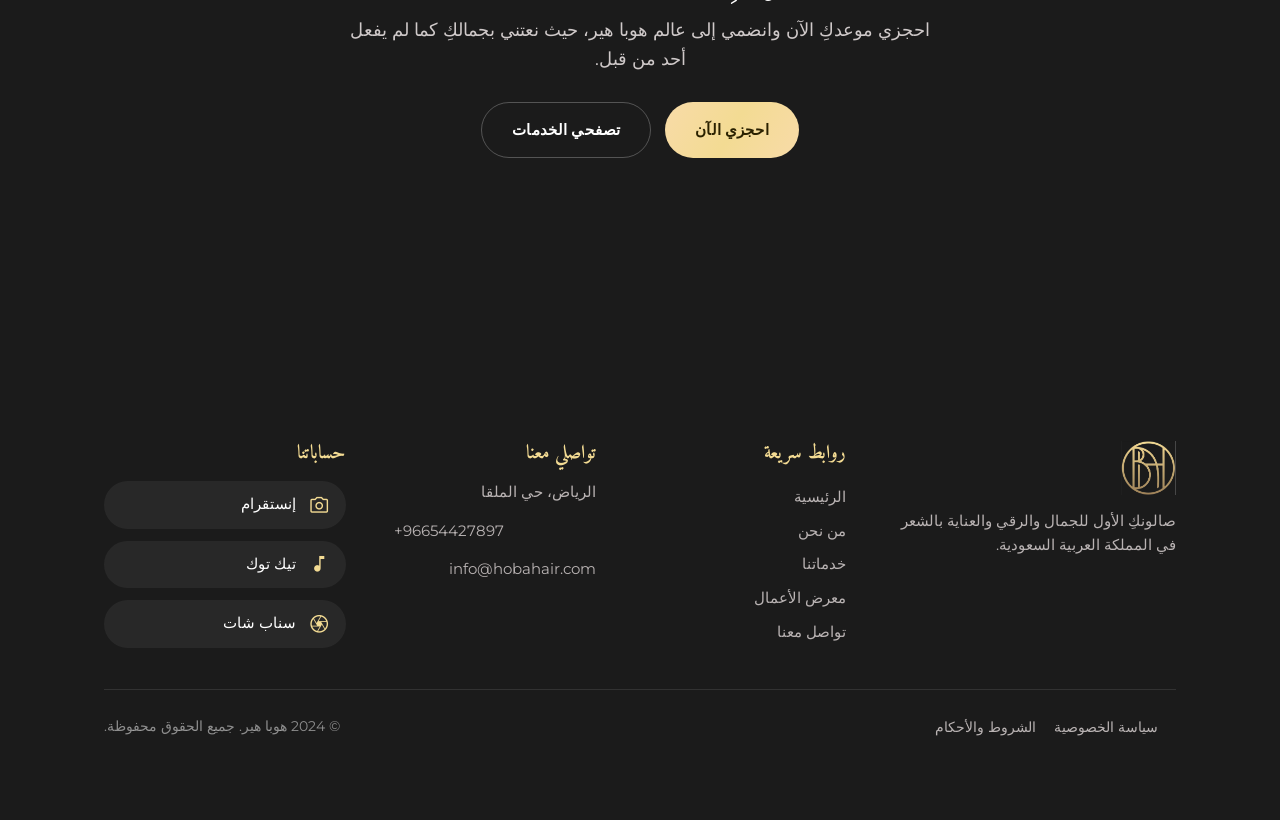
==== commit a25a6084: "first commit2" ====
--- a/about.html
+++ b/about.html
@@ -35,7 +35,7 @@
       <div class="grid" style="grid-template-columns:1.05fr 1fr; align-items:center; gap:clamp(30px,5vw,64px)">
         <div class="reveal">
           <div style="position:relative">
-            <div style="display:grid;grid-template-columns:1fr 1fr;gap:16px">
+            <div class="about-img-grid" style="display:grid;grid-template-columns:1fr 1fr;gap:16px">
               <img alt="تفاصيل تسريحة عروس" style="width:100%;height:300px;object-fit:cover;border-radius:var(--radius);margin-top:36px" src="https://lh3.googleusercontent.com/aida-public/[base64]"/>
               <img alt="عميلة واثقة" style="width:100%;height:360px;object-fit:cover;border-radius:var(--radius)" src="https://lh3.googleusercontent.com/aida-public/[base64]"/>
             </div>
--- a/assets/css/style.css
+++ b/assets/css/style.css
@@ -78,6 +78,7 @@
   padding-inline: clamp(18px, 5vw, 64px);
 }
 .section { padding-block: clamp(64px, 11vw, 120px); }
+.section:last-of-type { padding-bottom: clamp(24px, 4vw, 40px); }
 .section-sm { padding-block: clamp(48px, 7vw, 80px); }
 
 .grid { display: grid; gap: clamp(18px, 2.5vw, 28px); }
@@ -347,7 +348,7 @@
 
 /* ---------- Footer ---------- */
 .site-footer { background: var(--primary-soft); color: #fff; }
-.footer-inner { padding-block: clamp(48px,7vw,80px); }
+.footer-inner {padding-top: 0; padding-top: clamp(20px,3vw,32px); padding-bottom: clamp(48px,7vw,80px); }
 .footer-grid { display: grid; grid-template-columns: 1.4fr 1fr 1fr 1.2fr; gap: clamp(24px,4vw,48px); }
 .footer-grid h4 { font-family: var(--font-head); font-size: 1.2rem; color: var(--secondary-soft); margin-bottom: 16px; }
 .footer-logo { font-family: var(--font-head); font-size: 2rem; color: var(--secondary-soft); display: block; margin-bottom: 14px; }
@@ -423,6 +424,8 @@
   .masonry { columns: 2; }
   .contact-grid { grid-template-columns: 1fr; }
   .feat-grid { grid-template-columns: 1fr; }
+  .why-grid { grid-template-columns: 1fr !important; gap: 28px; }
+  .why-grid .feat-grid { margin-top: 0; }
 }
 @media (max-width: 640px) {
   .cols-2, .cols-3, .cols-4 { grid-template-columns: 1fr; }
@@ -433,6 +436,10 @@
   .hero-badge { right: 0; bottom: -16px; padding: 14px 16px; }
   .footer-bottom { flex-direction: column; text-align: center; }
   .footer-bottom a { margin: 0 9px; }
+  .brand-name { display: none; }
+  .hero-bg { display: none; }
+  .about-img-grid { grid-template-columns: 1fr; }
+  .about-img-grid img { height: 240px !important; margin-top: 0 !important; }
   .btn { width: 100%; }
   .hero-cta .btn { width: 100%; }
 }
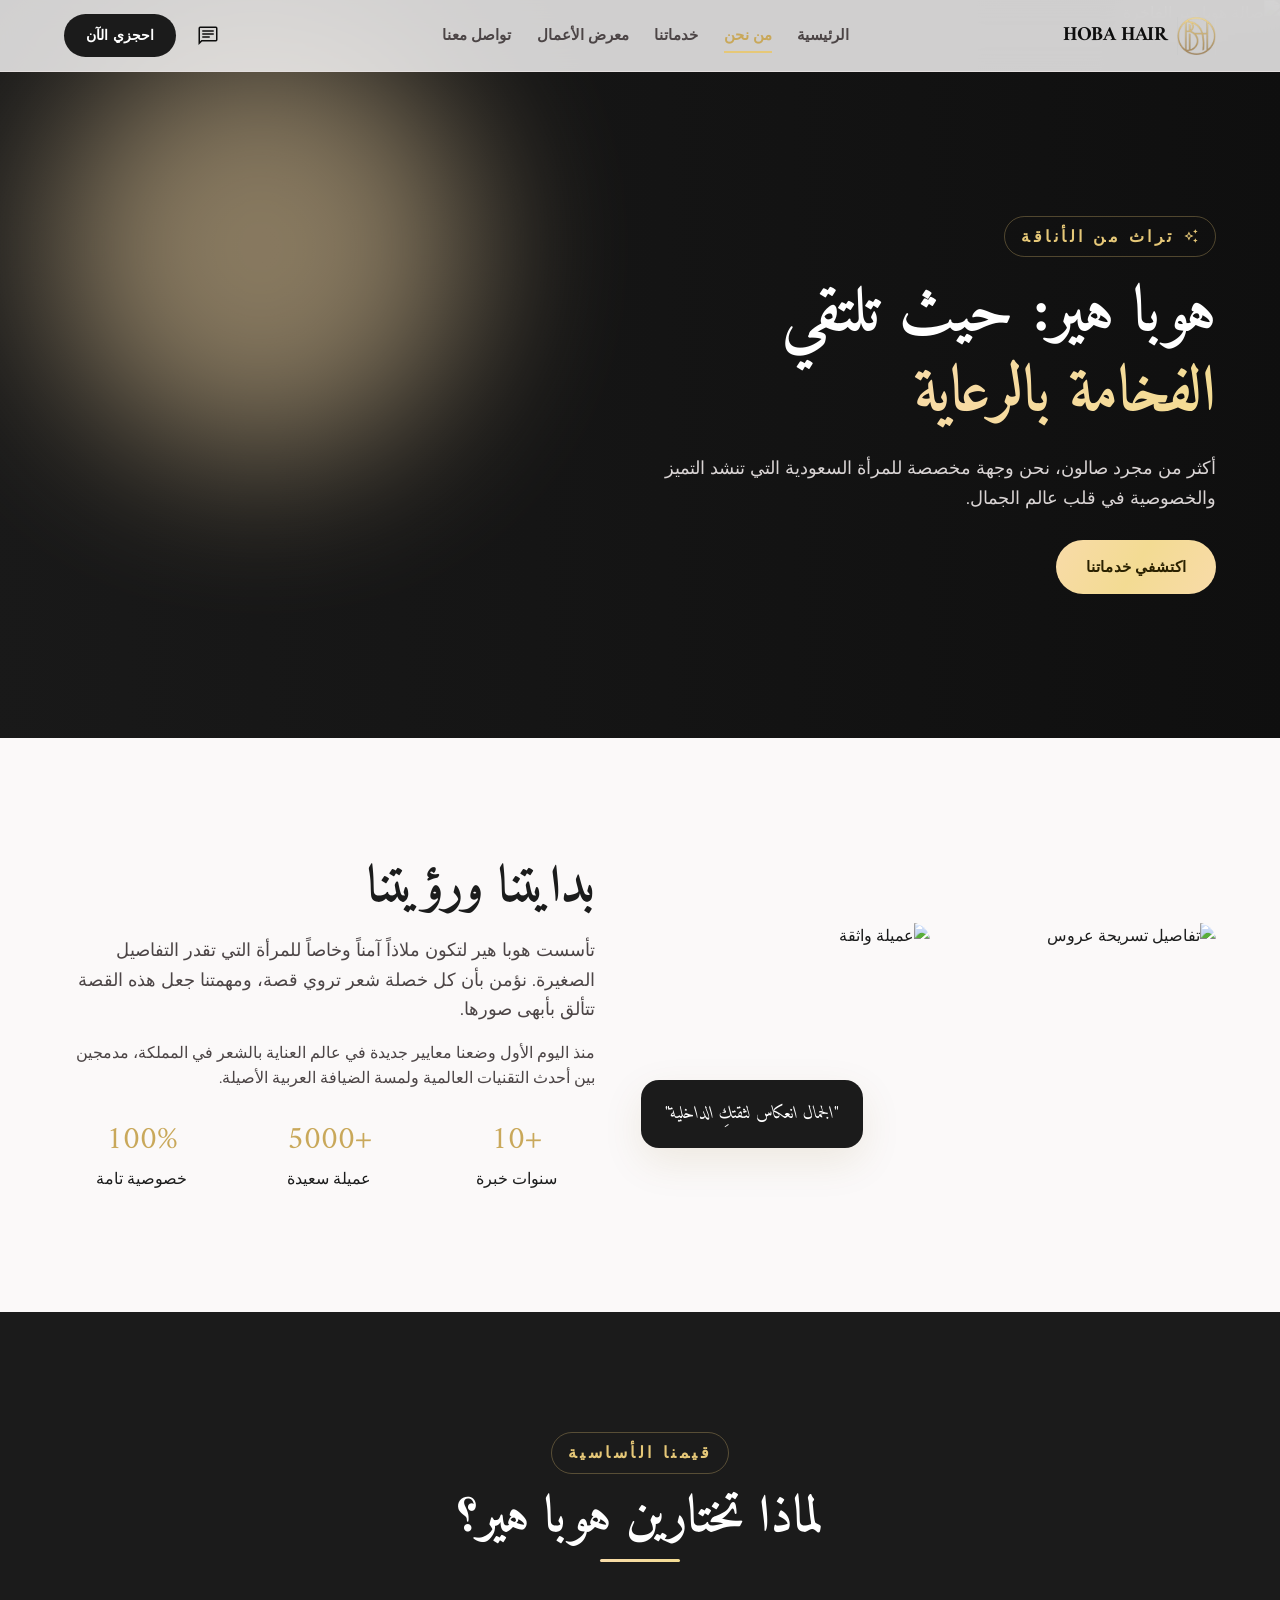
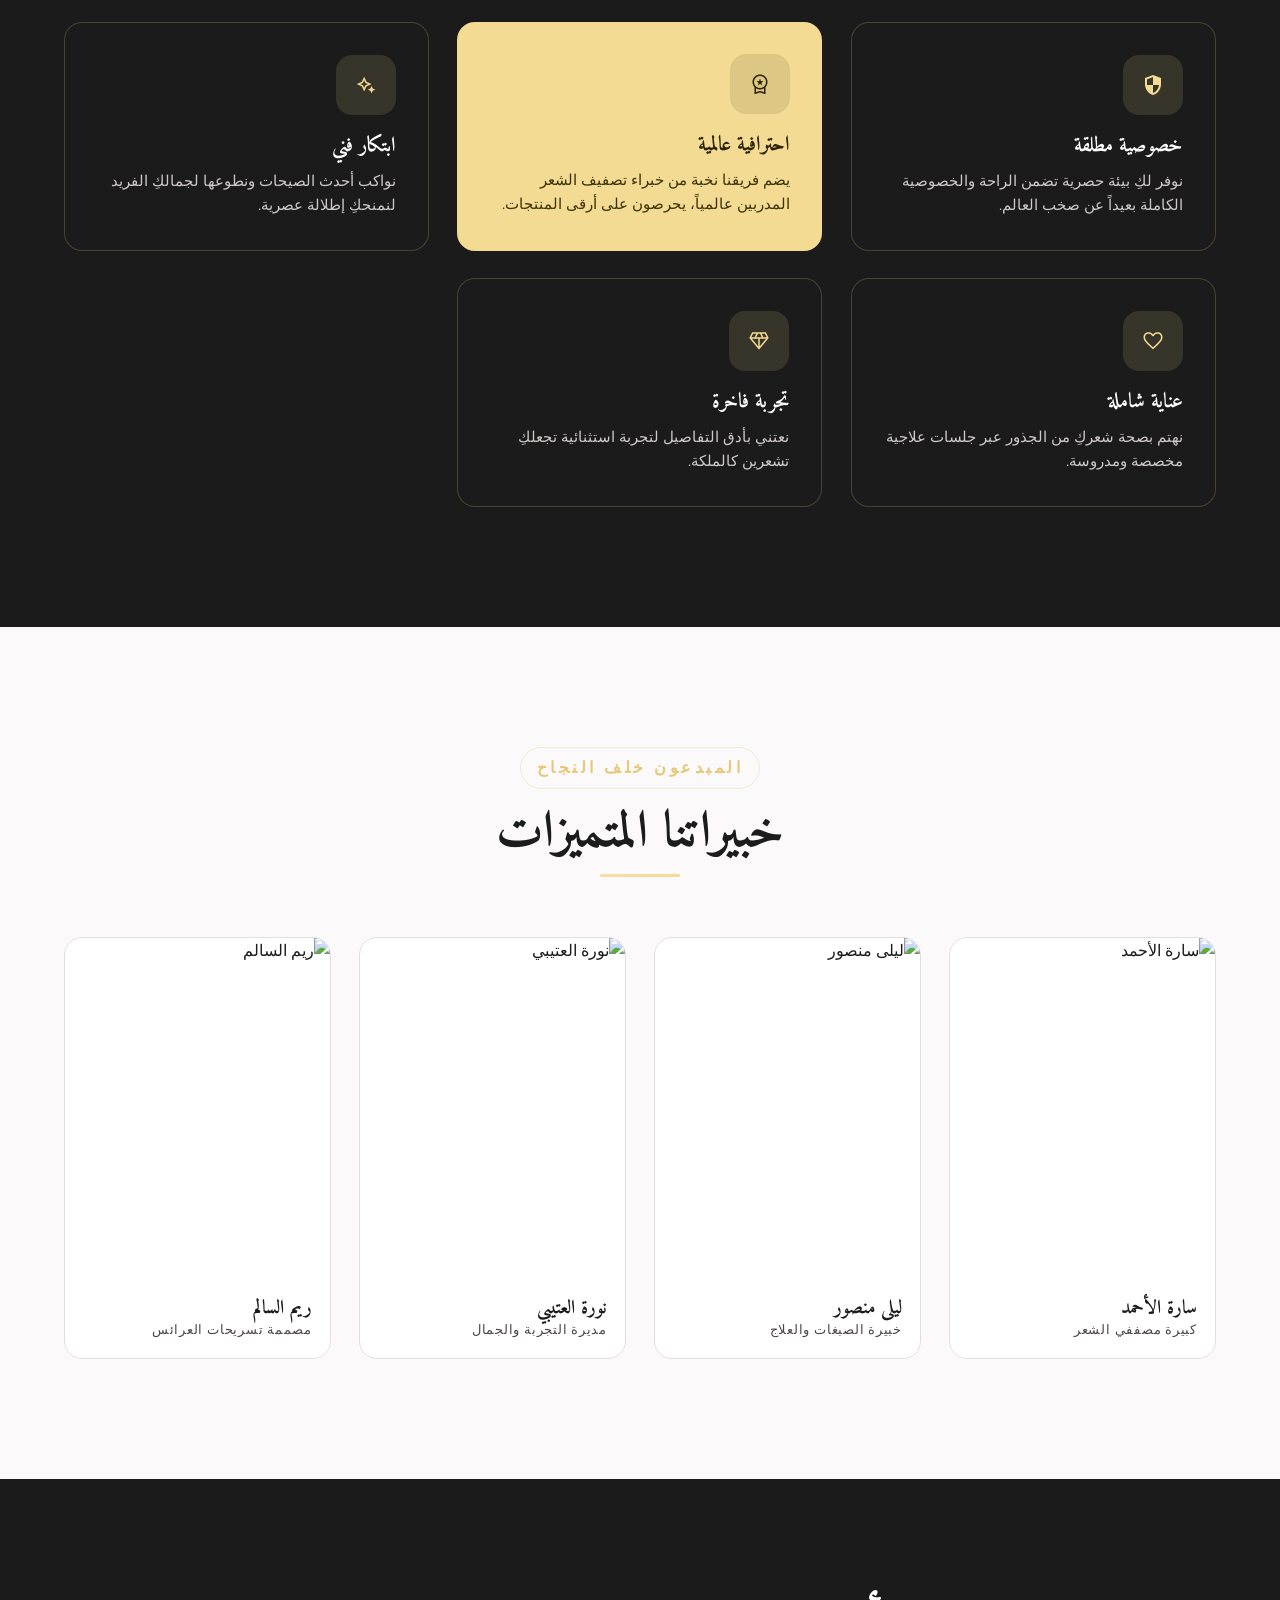
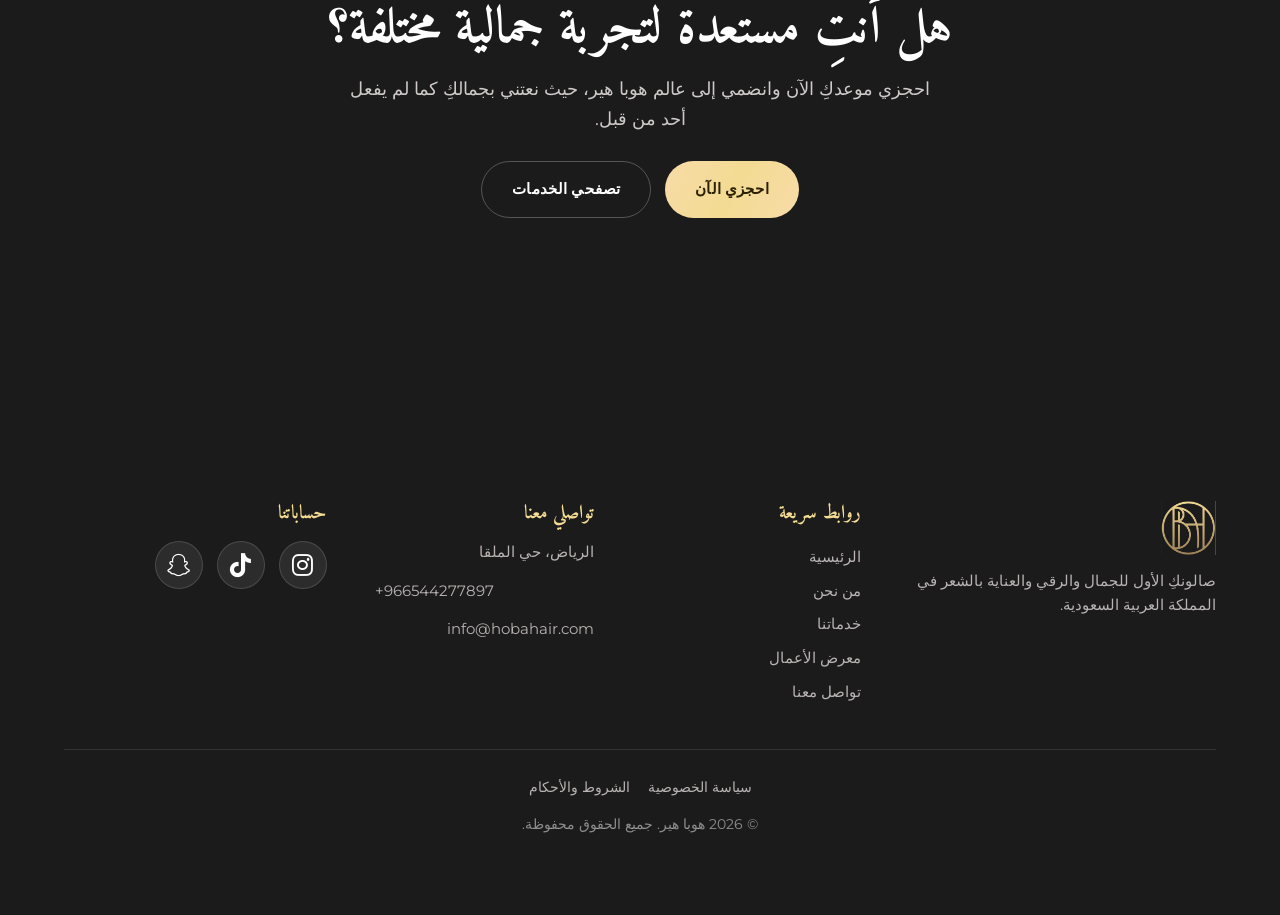
==== commit 664b7c0c: "first commit14" ====
--- a/about.html
+++ b/about.html
@@ -39,7 +39,7 @@
               <img alt="تفاصيل تسريحة عروس" style="width:100%;height:300px;object-fit:cover;border-radius:var(--radius);margin-top:36px" src="https://lh3.googleusercontent.com/aida-public/[base64]"/>
               <img alt="عميلة واثقة" style="width:100%;height:360px;object-fit:cover;border-radius:var(--radius)" src="https://lh3.googleusercontent.com/aida-public/[base64]"/>
             </div>
-            <div style="position:absolute;bottom:-22px;left:-18px;background:var(--primary-soft);color:#fff;padding:20px 24px;border-radius:var(--radius);box-shadow:var(--shadow-md)">
+            <div class="about-quote" style="position:absolute;bottom:-22px;left:-18px;background:var(--primary-soft);color:#fff;padding:20px 24px;border-radius:var(--radius);box-shadow:var(--shadow-md)">
               <p style="font-family:var(--font-head);font-size:1.1rem;margin:0;font-style:italic">"الجمال انعكاس لثقتكِ الداخلية"</p>
             </div>
           </div>
--- a/assets/css/style.css
+++ b/assets/css/style.css
@@ -95,12 +95,13 @@
 /* ---------- Typography utilities ---------- */
 .eyebrow {
   display: inline-flex; align-items: center; gap: 8px;
-  font-size: .72rem; font-weight: 600; letter-spacing: .22em;
+  font-size: 1rem; font-weight: 600; letter-spacing: .22em;
   text-transform: uppercase; color: var(--secondary);
   border: 1px solid rgba(230,200,120,.3);
   padding: 7px 16px; border-radius: 999px;
 }
 .title-lg { font-size: clamp(2.4rem, 7vw, 4rem); }
+.title { font-size: clamp(2.2rem, 6vw, 3.2rem) !important; line-height: 1.2; }
 .lead { font-size: clamp(1rem, 2.2vw, 1.15rem); color: var(--on-surface-soft); }
 .muted { color: var(--on-surface-soft); }
 
@@ -174,21 +175,51 @@
 }
 .icon-btn:hover { background: var(--surface-3); transform: scale(1.05); }
 
-.menu-toggle { display: none; }
-
-/* Mobile menu */
+/* .menu-toggle visibility is handled by mobile-first responsive rules below */
+
+/* Mobile menu — right side drawer */
 .mobile-menu {
-  position: fixed; inset: 0; z-index: 70;
-  background: rgba(251,249,249,.98);
-  backdrop-filter: blur(16px);
-  display: flex; flex-direction: column; align-items: center; justify-content: center; gap: 22px;
-  opacity: 0; pointer-events: none; transition: opacity .35s var(--ease);
-}
-.mobile-menu.open { opacity: 1; pointer-events: auto; }
-.mobile-menu a { font-family: var(--font-head); font-size: 1.6rem; font-weight: 700; }
-.mobile-menu a.active { color: var(--secondary-deep); }
-.mobile-menu .btn { font-family: var(--font-body); }
-.mobile-close { position: absolute; top: 22px; left: 22px; font-size: 2rem; color: var(--primary); }
+  position: fixed; inset: 0 0 0 auto; z-index: 70;
+  width: min(82vw, 340px);
+  background: rgba(27,27,27,.72);
+  backdrop-filter: blur(18px) saturate(140%);
+  -webkit-backdrop-filter: blur(18px) saturate(140%);
+  border-inline-start: 1px solid rgba(255,255,255,.12);
+  box-shadow: -20px 0 60px rgba(0,0,0,.35);
+  display: flex; flex-direction: column;
+  padding: 88px 26px 30px;
+  align-items: stretch; text-align: right;
+  transform: translateX(100%);
+  opacity: 0; pointer-events: none;
+  transition: transform .4s var(--ease), opacity .3s var(--ease);
+  overflow-y: auto;
+}
+.mobile-menu.open { transform: translateX(0); opacity: 1; pointer-events: auto; }
+.mobile-menu::before {
+  content: ''; position: fixed; inset: 0; right: 100%;
+  background: rgba(0,0,0,.45); opacity: 0; transition: opacity .4s var(--ease);
+  pointer-events: none;
+}
+.mobile-menu.open::before { opacity: 1; }
+.mobile-menu a {
+  font-family: var(--font-head); font-size: 1.5rem; font-weight: 700;
+  color: #fff; padding: 14px 6px;
+  border-bottom: 1px solid rgba(255,255,255,.08);
+  transition: color .3s, padding-inline .3s var(--ease);
+}
+.mobile-menu a:last-of-type { border-bottom: none; }
+.mobile-menu a.active { color: var(--secondary-soft); }
+.mobile-menu a:hover { color: var(--secondary-soft); padding-inline-start: 14px; }
+.mobile-menu .btn { font-family: var(--font-body); margin-top: 22px; width: 100%; }
+.mobile-close {
+  position: absolute; top: 22px; left: 18px; z-index: 2;
+  width: 42px; height: 42px; border-radius: 50%;
+  display: grid; place-items: center;
+  background: rgba(255,255,255,.1); color: #fff; font-size: 1.6rem;
+  transition: background .3s, transform .3s;
+}
+.mobile-close:hover { background: rgba(255,255,255,.2); transform: rotate(90deg); }
+body.menu-open { overflow: hidden; }
 
 /* ---------- Scroll progress ---------- */
 .scroll-progress {
@@ -225,7 +256,7 @@
 .hero-frame {
   position: relative; border-radius: var(--radius-lg); overflow: hidden;
   box-shadow: var(--shadow-lg); border: 1px solid rgba(255,255,255,.12);
-  aspect-ratio: 4/5;
+  aspect-ratio: 16/10;
 }
 .hero-frame img { width: 100%; height: 100%; object-fit: cover; }
 .hero-frame::before {
@@ -271,15 +302,16 @@
 /* ---------- Features (why us) ---------- */
 .feat-grid { display: grid; grid-template-columns: repeat(2, 1fr); gap: clamp(16px,2vw,22px); }
 .feat {
-  display: flex; gap: 16px; align-items: flex-start;
+  display: flex; flex-direction: column; gap: 12px;
   background: var(--surface-white); border: 1px solid var(--line);
-  border-radius: var(--radius); padding: 24px;
+  border-radius: var(--radius); padding: 22px;
   transition: transform .5s var(--ease), box-shadow .5s var(--ease);
 }
 .feat:hover { transform: translateY(-8px); box-shadow: var(--shadow-sm); }
-.feat .icon { flex: 0 0 auto; width: 52px; height: 52px; border-radius: 14px; display: grid; place-items: center; background: rgba(230,200,120,.12); color: var(--secondary-deep); font-size: 1.6rem; }
-.feat h4 { font-size: 1.15rem; margin-bottom: 4px; }
-.feat p { color: var(--on-surface-soft); font-size: .9rem; margin: 0; }
+.feat-head { display: flex; align-items: center; gap: 12px; }
+.feat .icon { flex: 0 0 auto; width: 46px; height: 46px; border-radius: 14px; display: grid; place-items: center; background: rgba(230,200,120,.12); color: var(--secondary-deep); font-size: 1.5rem; }
+.feat h4 { font-size: 1.15rem; margin: 0; }
+.feat p { color: var(--on-surface-soft); font-size: .9rem; margin: 0; line-height: 1.6; }
 .feat.wide { grid-column: 1 / -1; }
 
 /* ---------- Gallery ---------- */
@@ -294,6 +326,13 @@
   opacity: 0; transform: translateY(10px); transition: .4s var(--ease);
 }
 .masonry-item:hover .cap { opacity: 1; transform: translateY(0); }
+
+/* Home gallery preview: grid layout (6 on desktop, 4 on mobile) */
+.home-gallery {
+  display: grid; grid-template-columns: repeat(2, 1fr); gap: 22px;
+  columns: auto;
+}
+.home-gallery .masonry-item { margin-bottom: 0; }
 .filters { display: flex; flex-wrap: wrap; gap: 10px; justify-content: center; margin-bottom: 38px; }
 .filter {
   padding: 10px 22px; border-radius: 999px; font-weight: 600; font-size: .88rem;
@@ -318,27 +357,56 @@
 
 /* ---------- Contact ---------- */
 .contact-grid { display: grid; grid-template-columns: .9fr 1.1fr; gap: clamp(24px,4vw,48px); align-items: start; }
-.info-card { background: var(--surface-white); border: 1px solid var(--line); border-radius: var(--radius); padding: 26px; display: flex; gap: 16px; align-items: flex-start; transition: transform .4s var(--ease), box-shadow .4s; }
+.contact-info { display: flex; flex-direction: column; gap: 16px; }
+
+.wa-banner {
+  display: flex; align-items: center; gap: 14px;
+  background: linear-gradient(120deg, #25D366, #1ebe5d);
+  color: #fff; padding: 16px 18px; border-radius: var(--radius);
+  box-shadow: 0 14px 34px rgba(37,211,102,.28);
+  transition: transform .35s var(--ease), box-shadow .35s var(--ease);
+}
+.wa-banner:hover { transform: translateY(-4px); box-shadow: 0 20px 44px rgba(37,211,102,.4); }
+.wa-ico { width: 46px; height: 46px; border-radius: 50%; background: rgba(255,255,255,.2); display: grid; place-items: center; font-size: 1.6rem; flex: 0 0 auto; }
+.wa-text { display: flex; flex-direction: column; line-height: 1.35; flex: 1; }
+.wa-text b { font-size: 1.02rem; }
+.wa-text span { font-size: .9rem; opacity: .9; }
+.wa-arrow { font-size: 1.6rem; opacity: .85; }
+
+.info-card { background: var(--surface-white); border: 1px solid var(--line); border-radius: var(--radius); padding: 22px; display: flex; gap: 16px; align-items: flex-start; transition: transform .4s var(--ease), box-shadow .4s; }
 .info-card:hover { transform: translateY(-6px); box-shadow: var(--shadow-sm); }
 .info-card .icon { width: 48px; height: 48px; border-radius: 14px; display: grid; place-items: center; background: rgba(230,200,120,.12); color: var(--secondary-deep); font-size: 1.4rem; flex: 0 0 auto; }
 .info-card h3 { font-size: 1.1rem; margin-bottom: 4px; }
 .info-card p { color: var(--on-surface-soft); font-size: .92rem; margin: 0; }
 .dark-card { background: var(--primary-soft); color: #fff; }
 .dark-card .icon { background: rgba(248,219,168,.15); color: var(--secondary-soft); }
-.dark-card h4 { font-family: var(--font-head); font-size: 1.2rem; color: var(--secondary-soft); margin: 0 0 12px; }
-.dark-card ul li { display: flex; justify-content: space-between; gap: 12px; padding-block: 8px; border-bottom: 1px solid rgba(255,255,255,.1); color: #cfc9c9; font-size: .92rem; }
-.dark-card a { color: #cfc9c9; }
-
-.form-card { background: var(--surface-2); border: 1px solid var(--line); border-radius: var(--radius); padding: clamp(24px,4vw,40px); }
+.dark-card h4 { font-family: var(--font-head); font-size: 1.2rem; color: var(--secondary-soft); margin: 0 0 12px; display: flex; align-items: center; gap: 8px; }
+.hours { margin: 0; padding: 0; list-style: none; }
+.hours li { display: flex; justify-content: space-between; gap: 12px; padding-block: 8px; border-bottom: 1px solid rgba(255,255,255,.1); color: #cfc9c9; font-size: .92rem; }
+.hours li:last-child { border-bottom: none; }
+.hours .t { color: #fff; font-weight: 600; }
+.dark-card p.loc { color: #cfc9c9; margin: 0 0 10px; }
+.map-link { display: inline-flex; align-items: center; gap: 6px; color: var(--secondary-soft); font-size: .88rem; font-weight: 600; }
+.map-link .material-symbols-outlined { font-size: 1.1rem; }
+.map-link:hover { text-decoration: underline; }
+
+.form-card { background: var(--surface-white); border: 1px solid var(--line); border-radius: var(--radius-lg); padding: clamp(24px,4vw,40px); box-shadow: var(--shadow-sm); }
+.form-head { display: flex; align-items: center; gap: 14px; margin-bottom: 24px; }
+.form-badge { width: 52px; height: 52px; border-radius: 16px; display: grid; place-items: center; background: rgba(230,200,120,.14); color: var(--secondary-deep); font-size: 1.7rem; flex: 0 0 auto; }
+.form-head h2 { font-family: var(--font-head); font-size: 1.6rem; margin: 0; }
+.form-head p { color: var(--on-surface-soft); font-size: .9rem; margin: 2px 0 0; }
 .field { margin-bottom: 22px; }
 .field label { display: block; font-size: .78rem; font-weight: 600; letter-spacing: .08em; text-transform: uppercase; color: var(--on-surface-soft); margin-bottom: 8px; }
 .field input, .field select, .field textarea {
-  width: 100%; background: transparent; border: none; border-bottom: 1px solid var(--line-soft);
-  padding: 12px 4px; font-family: inherit; font-size: 1rem; color: var(--on-surface);
-  transition: border-color .3s;
-}
-.field input:focus, .field select:focus, .field textarea:focus { outline: none; border-bottom: 2px solid var(--secondary); }
+  width: 100%; background: var(--surface-2); border: 1px solid var(--line); border-radius: 12px;
+  padding: 13px 14px; font-family: inherit; font-size: 1rem; color: var(--on-surface);
+  transition: border-color .3s, box-shadow .3s;
+}
+.field input:focus, .field select:focus, .field textarea:focus { outline: none; border-color: var(--secondary); box-shadow: 0 0 0 3px rgba(230,200,120,.18); }
 .field textarea { resize: vertical; }
+.select-wrap { position: relative; }
+.select-wrap select { appearance: none; -webkit-appearance: none; padding-inline-end: 40px; cursor: pointer; }
+.select-ico { position: absolute; top: 50%; left: 12px; transform: translateY(-50%); color: var(--on-surface-soft); pointer-events: none; font-size: 1.4rem; }
 .field-row { display: grid; grid-template-columns: 1fr 1fr; gap: 22px; }
 
 /* ---------- Notice banner ---------- */
@@ -355,15 +423,25 @@
 .footer-grid a { color: #b9b3b3; font-size: .92rem; display: inline-block; padding-block: 5px; transition: color .3s; }
 .footer-grid a:hover { color: #fff; }
 .footer-grid p { color: #b9b3b3; font-size: .92rem; }
-.social { display: flex; flex-direction: column; gap: 12px; }
+.social { display: flex; flex-direction: row; flex-wrap: wrap; gap: 14px; }
 .social a {
-  display: flex; align-items: center; gap: 12px; background: rgba(255,255,255,.06);
-  padding: 12px 16px; border-radius: 999px; color: #fff; font-size: .92rem;
-  transition: transform .35s var(--ease), background .35s, color .35s;
-}
-.social a:hover { transform: translateY(-4px); background: var(--secondary-soft); color: var(--primary); }
-.social a .material-symbols-outlined { color: var(--secondary-soft); font-size: 1.4rem; }
-.social a:hover .material-symbols-outlined { color: var(--primary); }
+  display: inline-flex; align-items: center; justify-content: center; gap: 10px;
+  width: 48px; height: 48px; padding: 0;
+  border-radius: 50%; color: #fff; font-size: .92rem; overflow: hidden;
+  background: rgba(255,255,255,.08); border: 1px solid rgba(255,255,255,.14);
+  transition: transform .3s var(--ease), background .3s, color .3s, border-color .3s, box-shadow .3s;
+}
+.social a .material-symbols-outlined,
+.social a > i { color: #fff; font-size: 1.5rem; transition: transform .3s var(--ease); }
+.social a .lbl { display: none; white-space: nowrap; font-weight: 600; }
+.social a:hover { transform: translateY(-3px); }
+.social a:hover > i { transform: scale(1.12); }
+.social a.ig:hover { background: rgba(193,53,132,.18); border-color: #c13584; color: #e9599f; box-shadow: 0 8px 22px rgba(193,53,132,.25); }
+.social a.tt:hover { background: rgba(0,0,0,.25); border-color: #25f4ee; color: #25f4ee; box-shadow: 0 8px 22px rgba(37,244,238,.2); }
+.social a.sc:hover { background: rgba(255,252,0,.12); border-color: #fffc00; color: #fffc00; box-shadow: 0 8px 22px rgba(255,252,0,.18); }
+.social a.ig:hover > i,
+.social a.tt:hover > i,
+.social a.sc:hover > i { color: inherit; }
 .footer-bottom { border-top: 1px solid rgba(255,255,255,.1); margin-top: 40px; padding-top: 24px; display: flex; justify-content: space-between; align-items: center; flex-wrap: wrap; gap: 14px; }
 .footer-bottom a { color: #b9b3b3; font-size: .88rem; margin-inline-start: 18px; }
 .footer-bottom p { color: rgba(255,255,255,.5); font-size: .85rem; margin: 0; }
@@ -408,40 +486,100 @@
 .reveal.in { opacity: 1; transform: none; }
 .r1 { transition-delay: .12s; } .r2 { transition-delay: .24s; } .r3 { transition-delay: .36s; } .r4 { transition-delay: .48s; }
 
-/* ---------- Responsive ---------- */
-@media (max-width: 1024px) {
+/* =========================================================
+   Responsive — Mobile First
+   Base styles target small screens; larger breakpoints
+   progressively enhance the layout.
+   ========================================================= */
+
+/* ---------- Base (mobile) ---------- */
+html, body { max-width: 100%; overflow-x: hidden; }
+.section, .container { width: 100%; max-width: 100%; }
+.why-grid, .feat-grid, .feat { width: 100%; max-width: 100%; }
+.nav { display: none; }
+.menu-toggle { display: grid; }
+.header-actions .btn-dark { display: none; }
+
+.hero-inner { grid-template-columns: 1fr; text-align: center; gap: 32px; }
+.hero-text { order: 2; }
+.hero-media { order: 1; max-width: 520px; margin-inline: auto; width: 100%; }
+.hero-frame { aspect-ratio: 16/9; }
+.hero-cta { justify-content: center; }
+.hero-badge { position: static; margin-top: 18px; padding: 14px 18px; }
+
+.cols-2, .cols-3, .cols-4 { grid-template-columns: 1fr; }
+.stat-grid { grid-template-columns: repeat(4, 1fr); gap: 28px; }
+.feat-grid { grid-template-columns: repeat(2, 1fr); }
+.feat.wide { grid-column: auto; }
+.why-grid { grid-template-columns: 1fr !important; gap: 28px; align-items: stretch; width: 100% !important; max-width: 100% !important; text-align: right !important; direction: rtl !important; margin-inline: 0 !important; }
+.why-grid .feat-grid { margin-top: 0; width: 100% !important; max-width: 100% !important; text-align: right !important; }
+.feat-grid { display: grid; grid-template-columns: repeat(2, 1fr); gap: clamp(12px,3vw,18px); width: 100%; max-width: 100%; }
+.feat-grid > * { min-width: 0; }
+.feat { width: 100%; min-width: 0; overflow-wrap: break-word; text-align: right; direction: rtl; }
+.feat h4, .feat p { overflow-wrap: break-word; }
+.masonry { columns: 1; }
+.contact-grid { grid-template-columns: 1fr; }
+.field-row { grid-template-columns: 1fr; gap: 0; }
+.about-img-grid { grid-template-columns: 1fr; gap: 14px; }
+.about-img-grid img { height: auto !important; aspect-ratio: 4/3; object-fit: cover; margin-top: 0 !important; }
+.about-quote { display: none; }
+
+.footer-grid { grid-template-columns: 1fr; }
+.footer-bottom { flex-direction: column; text-align: center; }
+.footer-bottom a { margin: 0 9px; }
+.brand-name { display: none; }
+.hero-bg { display: none; }
+
+.btn { width: 100%; }
+.hero-cta .btn { width: 100%; }
+.hero-badge { padding: 12px 16px; }
+.hero-badge b { font-size: .92rem; }
+.hero-badge span { font-size: .72rem; }
+
+/* ---------- Small screens (<= 899px): hero flows with content ---------- */
+@media (max-width: 899px) {
+  .hero { min-height: auto; display: block; padding-top: 92px; padding-bottom: 48px; }
+  .hero-inner { align-items: stretch; }
+}
+
+/* ---------- Tablet / small desktop (>= 640px) ---------- */
+@media (min-width: 640px) {
+  .stat-grid { gap: clamp(16px, 3vw, 32px); }
   .footer-grid { grid-template-columns: 1fr 1fr; }
-}
-@media (max-width: 900px) {
-  .nav { display: none; }
-  .menu-toggle { display: grid; }
-  .hero-inner { grid-template-columns: 1fr; text-align: center; }
-  .hero-text { order: 2; }
-  .hero-media { order: 1; max-width: 420px; margin-inline: auto; }
-  .hero-cta { justify-content: center; }
-  .hero-glow.a { top: -10%; left: -20%; }
-  .cols-4 { grid-template-columns: repeat(2,1fr); }
+  .btn { width: auto; }
+  .hero-cta .btn { width: auto; }
+  .hero-badge { position: absolute; bottom: -22px; right: -14px; padding: 18px 22px; margin-top: 0; }
+  .about-quote { display: block; }
+}
+
+/* ---------- Desktop (>= 900px) ---------- */
+@media (min-width: 900px) {
+  .nav { display: flex; }
+  .menu-toggle { display: none; }
+  .header-actions .btn-dark { display: inline-flex; }
+  .brand-name { display: inline; }
+  .hero-glow.a { top: 5%; left: 4%; }
+
+  .hero-inner { grid-template-columns: 1.05fr .95fr; text-align: start; gap: clamp(30px, 5vw, 70px); }
+  .hero-text { order: 0; }
+  .hero-media { order: 0; max-width: none; margin-inline: 0; }
+  .hero-cta { justify-content: flex-start; }
+
+  .cols-4 { grid-template-columns: repeat(4, 1fr); }
   .masonry { columns: 2; }
-  .contact-grid { grid-template-columns: 1fr; }
-  .feat-grid { grid-template-columns: 1fr; }
-  .why-grid { grid-template-columns: 1fr !important; gap: 28px; }
-  .why-grid .feat-grid { margin-top: 0; }
-}
-@media (max-width: 640px) {
-  .cols-2, .cols-3, .cols-4 { grid-template-columns: 1fr; }
-  .stat-grid { grid-template-columns: repeat(2,1fr); gap: 28px; }
-  .masonry { columns: 1; }
-  .footer-grid { grid-template-columns: 1fr; }
-  .field-row { grid-template-columns: 1fr; gap: 0; }
-  .hero-badge { right: 0; bottom: -16px; padding: 14px 16px; }
-  .footer-bottom { flex-direction: column; text-align: center; }
-  .footer-bottom a { margin: 0 9px; }
-  .brand-name { display: none; }
-  .hero-bg { display: none; }
-  .about-img-grid { grid-template-columns: 1fr; }
-  .about-img-grid img { height: 240px !important; margin-top: 0 !important; }
-  .btn { width: 100%; }
-  .hero-cta .btn { width: 100%; }
+  .home-gallery { grid-template-columns: repeat(3, 1fr); }
+  .contact-grid { grid-template-columns: .9fr 1.1fr; }
+  .why-grid { grid-template-columns: 1fr 1.1fr !important; align-items: center; gap: clamp(30px,5vw,64px); }
+  .hero-bg { display: block; }
+}
+
+/* ---------- Large desktop (>= 1024px) ---------- */
+@media (min-width: 1024px) {
+  .cols-2 { grid-template-columns: repeat(2, 1fr); }
+  .cols-3 { grid-template-columns: repeat(3, 1fr); }
+  .feat-grid { grid-template-columns: repeat(2, 1fr); }
+  .footer-grid { grid-template-columns: 1.4fr 1fr 1fr 1.2fr; }
+  .masonry { columns: 3; }
 }
 @media (prefers-reduced-motion: reduce) {
   *, *::before, *::after { animation: none !important; transition: none !important; }
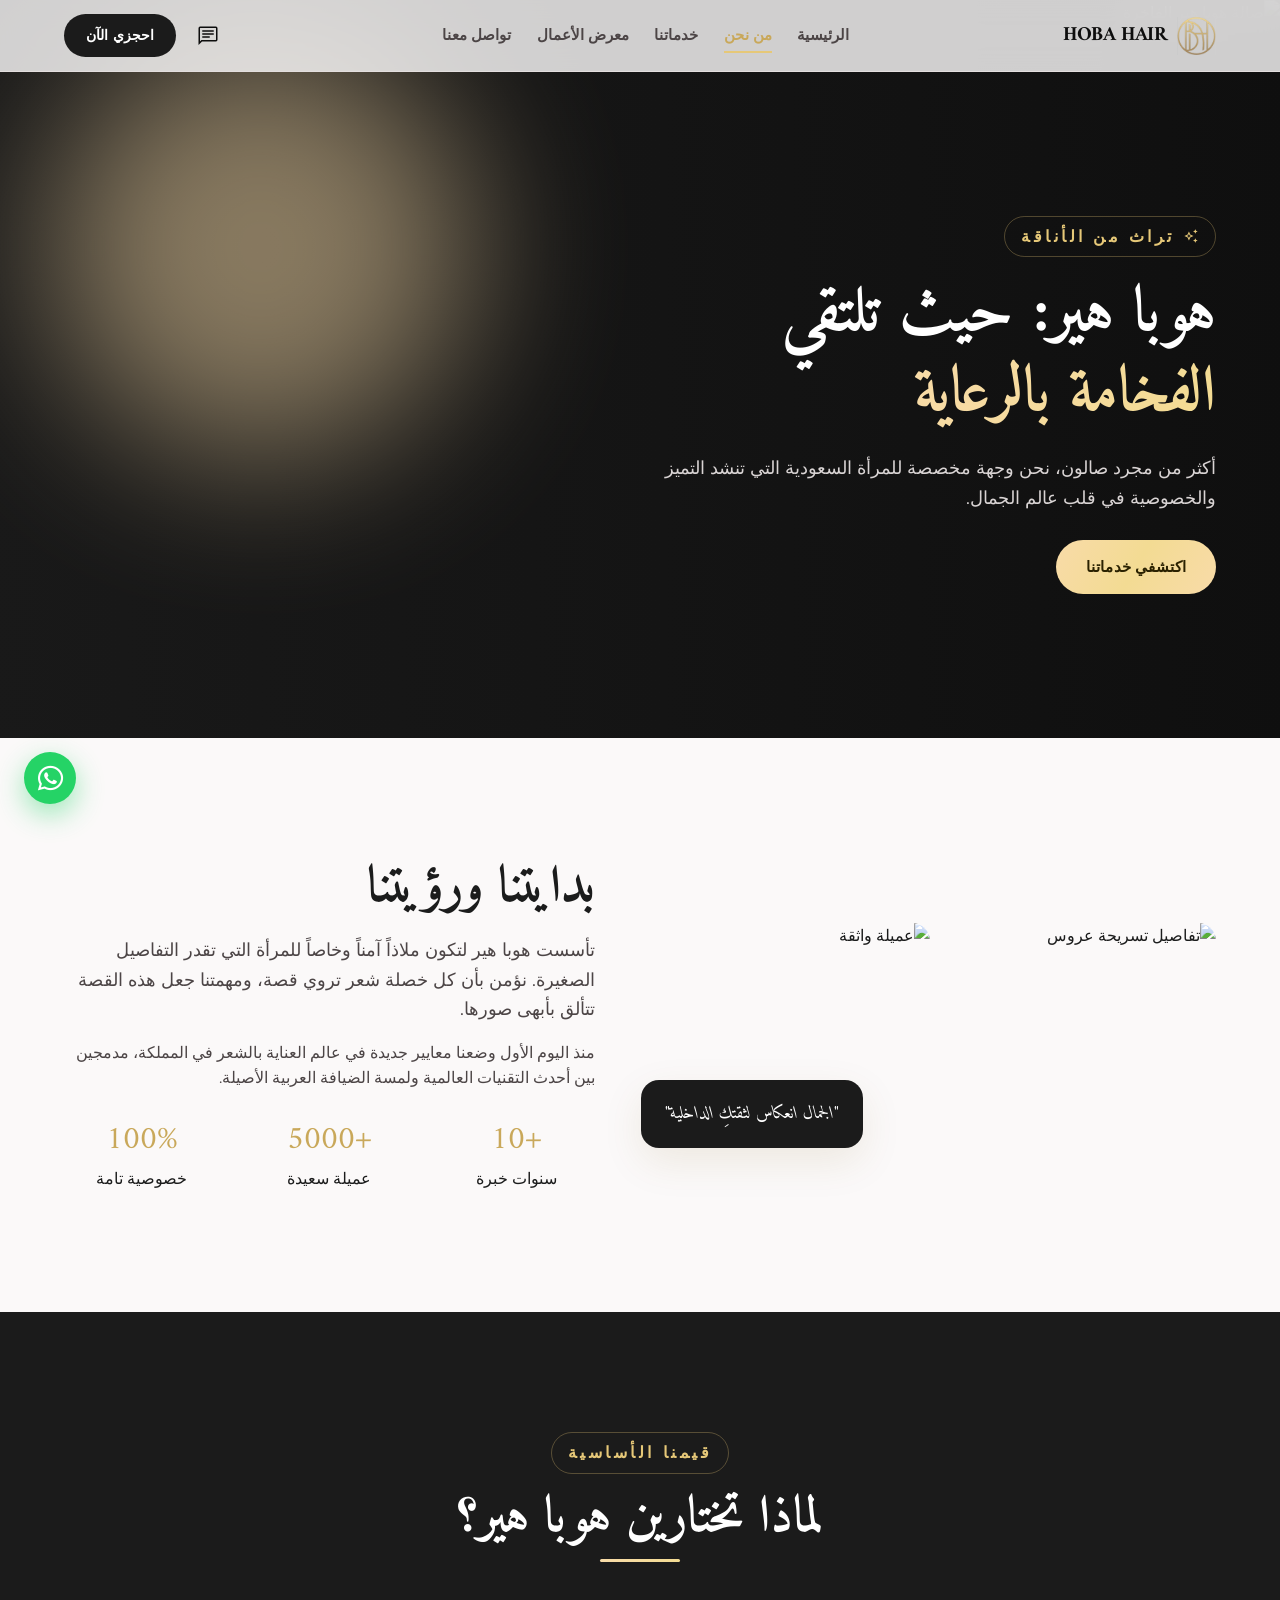
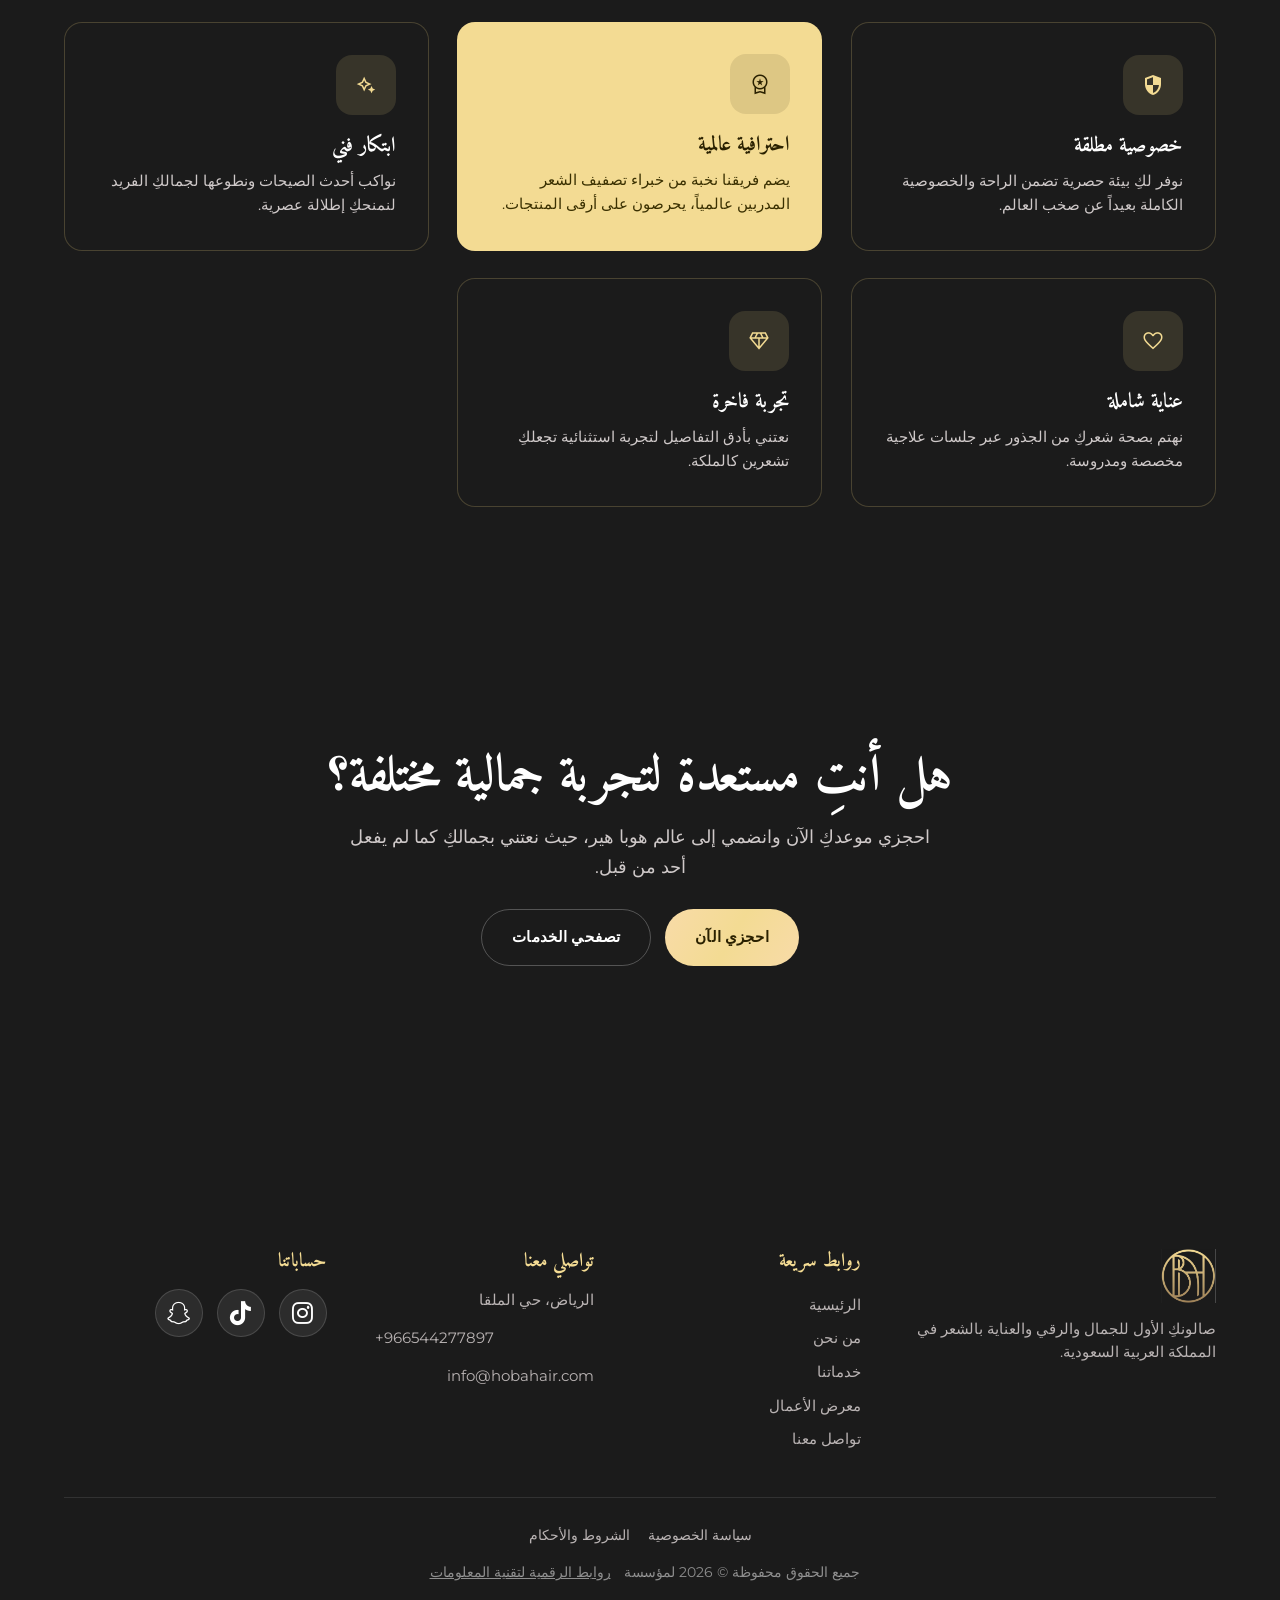
==== commit 7ba8efa2: "first commit16" ====
--- a/about.html
+++ b/about.html
@@ -32,10 +32,10 @@
   <!-- Story -->
   <section class="section">
     <div class="container">
-      <div class="grid" style="grid-template-columns:1.05fr 1fr; align-items:center; gap:clamp(30px,5vw,64px)">
+      <div class="grid about-grid" style="grid-template-columns:1.05fr 1fr; align-items:center; gap:clamp(30px,5vw,64px)">
         <div class="reveal">
           <div style="position:relative">
-            <div class="about-img-grid" style="display:grid;grid-template-columns:1fr 1fr;gap:16px">
+            <div class="about-img-grid" style="grid-template-columns:1fr 1fr;gap:16px">
               <img alt="تفاصيل تسريحة عروس" style="width:100%;height:300px;object-fit:cover;border-radius:var(--radius);margin-top:36px" src="https://lh3.googleusercontent.com/aida-public/[base64]"/>
               <img alt="عميلة واثقة" style="width:100%;height:360px;object-fit:cover;border-radius:var(--radius)" src="https://lh3.googleusercontent.com/aida-public/[base64]"/>
             </div>
@@ -91,7 +91,8 @@
     </div>
   </section>
 
-  <!-- Team -->
+  <!-- Team (commented out) -->
+  <!--
   <section class="section">
     <div class="container">
       <div class="sec-head reveal">
@@ -119,6 +120,7 @@
       </div>
     </div>
   </section>
+  -->
 
   <!-- CTA -->
   <section class="section" style="background:var(--primary-soft)">
--- a/assets/css/style.css
+++ b/assets/css/style.css
@@ -457,6 +457,18 @@
 .back-top.show { opacity: 1; transform: translateY(0) scale(1); pointer-events: auto; }
 .back-top:hover { background: var(--secondary-deep); }
 
+/* ---------- WhatsApp floating button ---------- */
+.wa-float {
+  position: fixed; bottom: 96px; left: 24px; z-index: 70;
+  width: 52px; height: 52px; border-radius: 50%;
+  background: #25D366; color: #fff;
+  display: grid; place-items: center;
+  box-shadow: 0 10px 28px rgba(37,211,102,.45);
+  font-size: 1.8rem;
+  transition: transform .3s var(--ease), box-shadow .3s;
+}
+.wa-float:hover { transform: scale(1.1); box-shadow: 0 14px 36px rgba(37,211,102,.6); }
+
 /* ---------- Success modal ---------- */
 .modal {
   position: fixed; inset: 0; z-index: 90; display: grid; place-items: center; padding: 20px;
@@ -522,7 +534,9 @@
 .field-row { grid-template-columns: 1fr; gap: 0; }
 .about-img-grid { grid-template-columns: 1fr; gap: 14px; }
 .about-img-grid img { height: auto !important; aspect-ratio: 4/3; object-fit: cover; margin-top: 0 !important; }
+.about-img-grid { display: none; }
 .about-quote { display: none; }
+.about-grid { grid-template-columns: 1fr !important; width: 100% !important; }
 
 .footer-grid { grid-template-columns: 1fr; }
 .footer-bottom { flex-direction: column; text-align: center; }
@@ -550,6 +564,8 @@
   .hero-cta .btn { width: auto; }
   .hero-badge { position: absolute; bottom: -22px; right: -14px; padding: 18px 22px; margin-top: 0; }
   .about-quote { display: block; }
+  .about-img-grid { display: grid; }
+  .about-grid { grid-template-columns: 1.05fr 1fr !important; }
 }
 
 /* ---------- Desktop (>= 900px) ---------- */
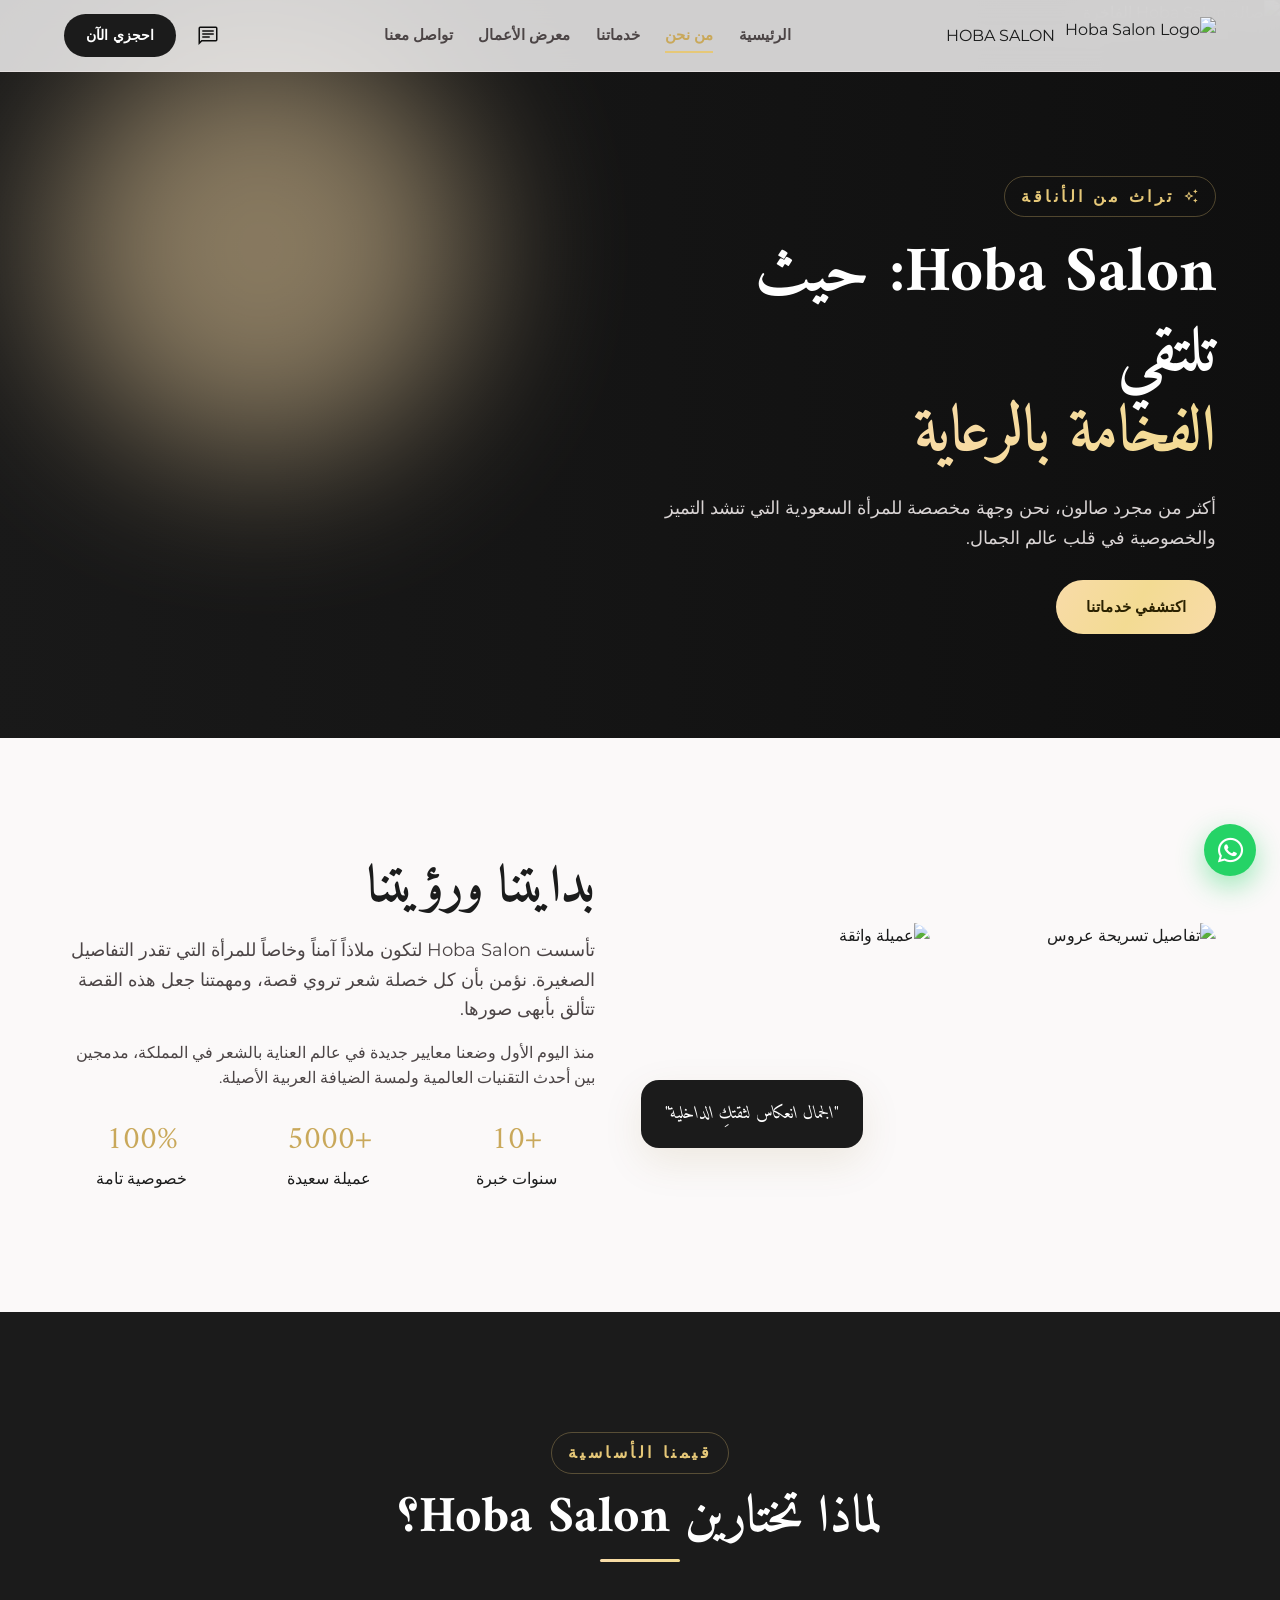
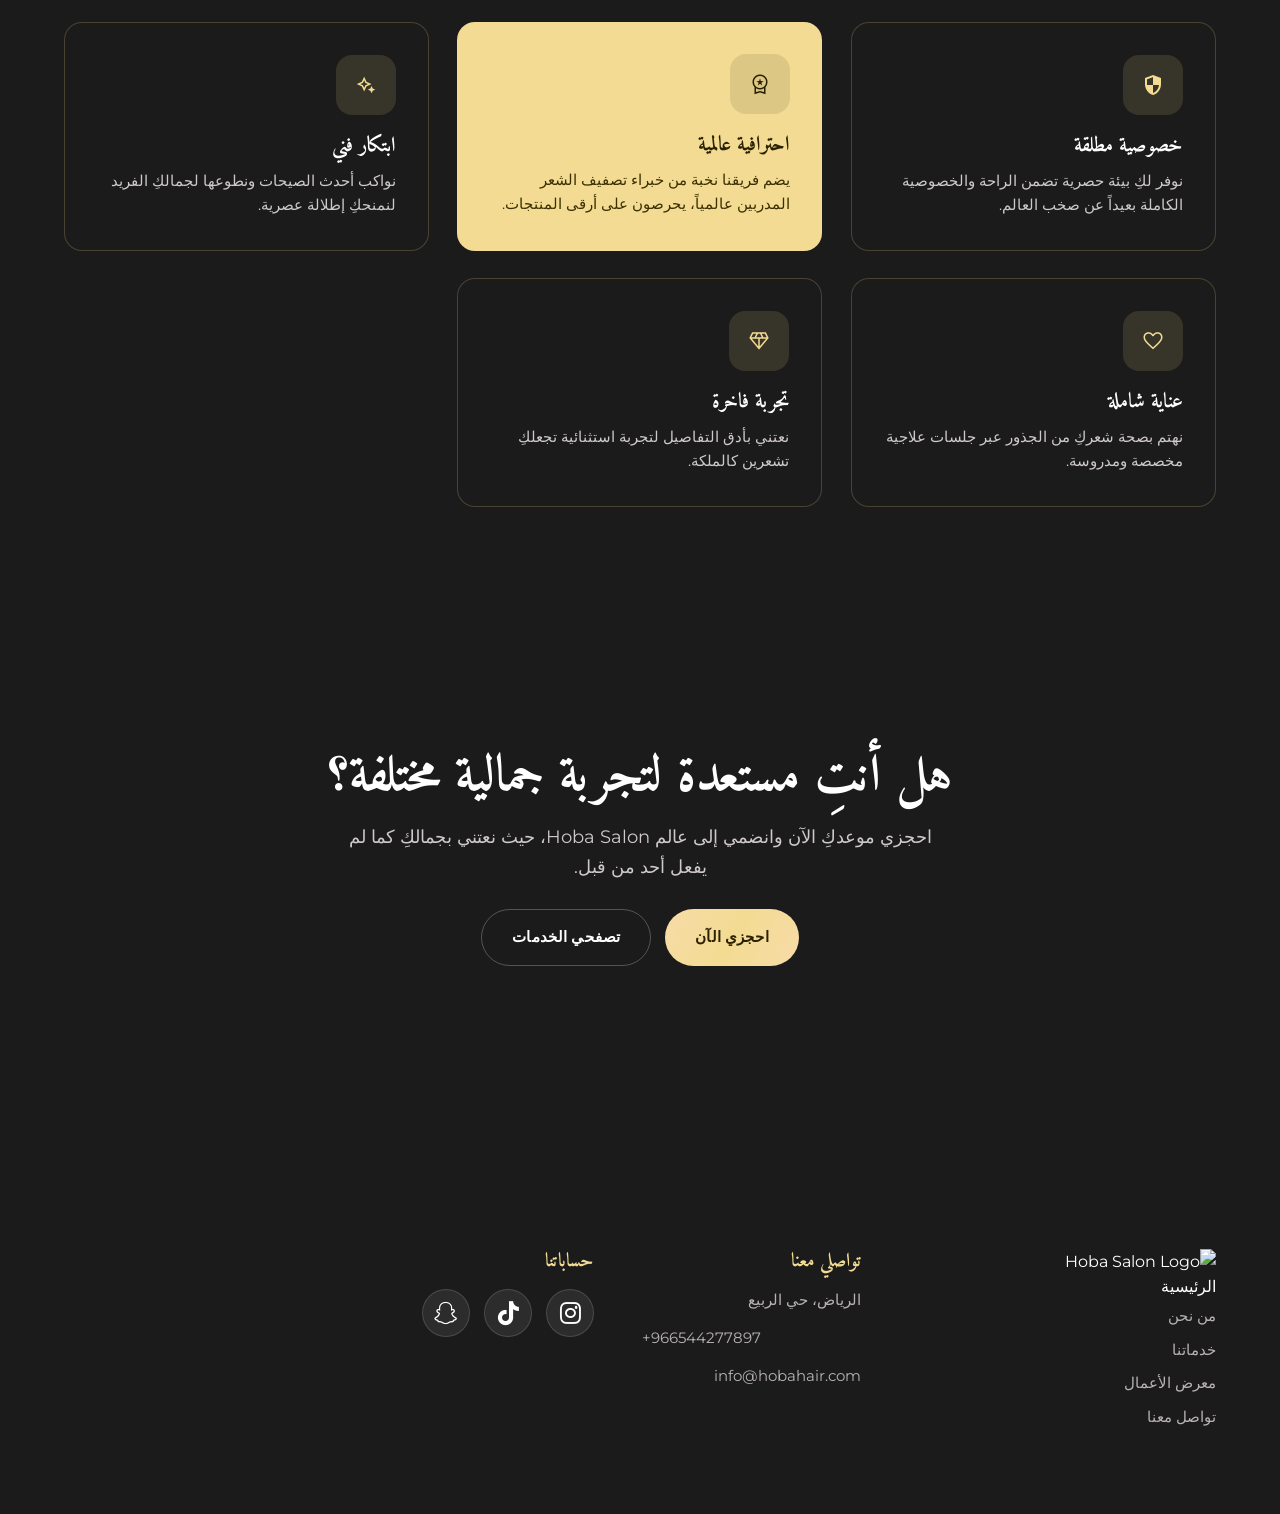
==== commit ee0b0c92: "first commit35" ====
--- a/about.html
+++ b/about.html
@@ -3,8 +3,8 @@
 <head>
   <meta charset="utf-8"/>
   <meta name="viewport" content="width=device-width, initial-scale=1.0"/>
-  <title>من نحن | هوبا هير</title>
-  <meta name="description" content="قصة صالون هوبا هير ورؤيتنا لتقديم تجربة عناية بالشعر فاخرة وخاصة للمرأة السعودية."/>
+  <title>من نحن | Hoba Salon</title>
+  <meta name="description" content="قصة صالون Hoba Salon ورؤيتنا لتقديم تجربة عناية بالشعر فاخرة وخاصة للمرأة السعودية."/>
   <link rel="stylesheet" href="assets/css/style.css"/>
   <link rel="stylesheet" href="https://fonts.googleapis.com/css2?family=Material+Symbols+Outlined:wght,FILL@100..700,0..1&display=swap"/>
 </head>
@@ -16,13 +16,13 @@
   <!-- Hero -->
   <header class="hero" style="min-height:82svh">
     <div class="hero-bg">
-      <img alt="صالة هوبا هير الفاخرة" src="https://lh3.googleusercontent.com/aida-public/[base64]"/>
+      <img alt="صالة Hoba Salon الفاخرة" src="https://lh3.googleusercontent.com/aida-public/[base64]"/>
     </div>
     <div class="hero-glow a"></div>
     <div class="container hero-inner">
       <div class="hero-text" style="max-width:640px">
         <span class="eyebrow hero-anim d1"><span class="material-symbols-outlined" style="font-size:1rem">auto_awesome</span> تراث من الأناقة</span>
-        <h1 class="title-lg hero-anim d2" style="margin-top:18px">هوبا هير: حيث تلتقي <br/><span class="gold-text">الفخامة بالرعاية</span></h1>
+        <h1 class="title-lg hero-anim d2" style="margin-top:18px">Hoba Salon: حيث تلتقي <br/><span class="gold-text">الفخامة بالرعاية</span></h1>
         <p class="lead hero-anim d3" style="margin-top:18px">أكثر من مجرد صالون، نحن وجهة مخصصة للمرأة السعودية التي تنشد التميز والخصوصية في قلب عالم الجمال.</p>
         <div class="hero-cta hero-anim d4" style="margin-top:28px"><a href="services.html" class="btn btn-gold">اكتشفي خدماتنا</a></div>
       </div>
@@ -46,7 +46,7 @@
         </div>
         <div class="reveal r1">
           <h2 class="title">بدايتنا ورؤيتنا</h2>
-          <p class="lead" style="margin:16px 0">تأسست هوبا هير لتكون ملاذاً آمناً وخاصاً للمرأة التي تقدر التفاصيل الصغيرة. نؤمن بأن كل خصلة شعر تروي قصة، ومهمتنا جعل هذه القصة تتألق بأبهى صورها.</p>
+          <p class="lead" style="margin:16px 0">تأسست Hoba Salon لتكون ملاذاً آمناً وخاصاً للمرأة التي تقدر التفاصيل الصغيرة. نؤمن بأن كل خصلة شعر تروي قصة، ومهمتنا جعل هذه القصة تتألق بأبهى صورها.</p>
           <p class="muted" style="margin-bottom:24px">منذ اليوم الأول وضعنا معايير جديدة في عالم العناية بالشعر في المملكة، مدمجين بين أحدث التقنيات العالمية ولمسة الضيافة العربية الأصيلة.</p>
           <div class="stat-grid" style="grid-template-columns:repeat(3,1fr);text-align:center">
             <div><div class="num" style="font-family:var(--font-head);font-size:2rem;color:var(--secondary-deep)">+10</div><div class="lbl">سنوات خبرة</div></div>
@@ -63,7 +63,7 @@
     <div class="container">
       <div class="sec-head reveal" style="color:#fff">
         <span class="eyebrow">قيمنا الأساسية</span>
-        <h2 class="title">لماذا تختارين هوبا هير؟</h2>
+        <h2 class="title">لماذا تختارين Hoba Salon؟</h2>
         <div class="divider"></div>
       </div>
       <div class="grid cols-3">
@@ -126,7 +126,7 @@
   <section class="section" style="background:var(--primary-soft)">
     <div class="container text-center reveal">
       <h2 class="title" style="color:#fff">هل أنتِ مستعدة لتجربة جمالية مختلفة؟</h2>
-      <p class="lead" style="color:#cfc9c9;margin:14px auto 28px;max-width:600px">احجزي موعدكِ الآن وانضمي إلى عالم هوبا هير، حيث نعتني بجمالكِ كما لم يفعل أحد من قبل.</p>
+      <p class="lead" style="color:#cfc9c9;margin:14px auto 28px;max-width:600px">احجزي موعدكِ الآن وانضمي إلى عالم Hoba Salon، حيث نعتني بجمالكِ كما لم يفعل أحد من قبل.</p>
       <div class="flex" style="gap:14px;justify-content:center;flex-wrap:wrap">
         <a href="contact.html" class="btn btn-gold">احجزي الآن</a>
         <a href="services.html" class="btn btn-ghost">تصفحي الخدمات</a>
--- a/assets/css/style.css
+++ b/assets/css/style.css
@@ -1,5 +1,5 @@
 ﻿/* =========================================================
-   Hoba Hair — Modern Responsive Design System
+   Hoba Salon — Modern Responsive Design System
    Pure CSS, no CDN framework dependency
    ========================================================= */
 @import url('https://fonts.googleapis.com/css2?family=Amiri:ital,wght@0,400;0,700;1,400;1,700&family=Montserrat:ital,wght@0,100..900;1,100..900&display=swap');
@@ -152,7 +152,7 @@
 .header-inner { height: 100%; display: flex; align-items: center; justify-content: space-between; gap: 16px; }
 .brand { display: flex; align-items: center; gap: 10px; }
 .brand img { height: 38px; width: auto; }
-.brand span { font-family: var(--font-head); font-weight: 700; font-size: 1.25rem; color: var(--primary); letter-spacing: -.02em; }
+.brand .brand-name { font-family: 'Quintessential', cursive; font-weight: 700; font-size: 1.25rem; color: var(--primary); letter-spacing: .02em; }
 
 .nav { display: flex; gap: clamp(14px, 2vw, 30px); align-items: center; }
 .nav a {
@@ -315,24 +315,64 @@
 .feat.wide { grid-column: 1 / -1; }
 
 /* ---------- Gallery ---------- */
-.masonry { columns: 3; column-gap: 22px; }
-.masonry-item { break-inside: avoid; margin-bottom: 22px; position: relative; border-radius: var(--radius); overflow: hidden; cursor: pointer; }
-.masonry-item img { width: 100%; height: auto; display: block; transition: transform .7s var(--ease); }
-.masonry-item:hover img { transform: scale(1.07); }
+.masonry { columns: 4; column-gap: clamp(10px, 1.5vw, 18px); }
+.masonry-item { break-inside: avoid; margin-bottom: clamp(10px, 1.5vw, 18px); position: relative; border-radius: var(--radius); overflow: hidden; cursor: pointer; background: var(--surface-3); }
+.masonry-item img { width: 100%; height: auto; display: block; transition: transform .5s var(--ease), opacity .5s var(--ease); }
+.masonry-item:hover img { transform: scale(1.04); }
+.masonry-item video { width: 100%; height: auto; display: block; object-fit: cover; background: #000; }
+.masonry-item .play-btn {
+  position: absolute; inset: 0; display: flex; align-items: center; justify-content: center;
+  background: rgba(0,0,0,.25); opacity: 1; transition: opacity .3s var(--ease); z-index: 2;
+}
+.masonry-item video::-webkit-media-controls { display: none !important; }
+.masonry-item video::-webkit-media-controls-enclosure { display: none !important; }
+.masonry-item.is-playing .play-btn { opacity: 0; pointer-events: none; }
+.masonry-item .play-btn::before {
+  content: ''; width: 50px; height: 50px; border-radius: 50%;
+  background: rgba(255,255,255,.92); box-shadow: var(--shadow-md);
+}
+.masonry-item .play-btn::after {
+  content: ''; position: absolute; width: 0; height: 0;
+  border-left: 16px solid var(--primary); border-top: 10px solid transparent; border-bottom: 10px solid transparent;
+  margin-left: 3px;
+}
 .masonry-item .cap {
-  position: absolute; inset: auto 0 0 0; padding: 18px;
-  background: linear-gradient(0deg, rgba(230,200,120,.7), transparent);
-  color: #fff; font-family: var(--font-head); font-size: 1.15rem;
-  opacity: 0; transform: translateY(10px); transition: .4s var(--ease);
+  position: absolute; inset: auto 0 0 0; padding: 14px;
+  background: linear-gradient(0deg, rgba(230,200,120,.75), transparent);
+  color: #fff; font-family: var(--font-head); font-size: 1.05rem;
+  opacity: 0; transform: translateY(8px); transition: .4s var(--ease); z-index: 3;
 }
 .masonry-item:hover .cap { opacity: 1; transform: translateY(0); }
-
-/* Home gallery preview: grid layout (6 on desktop, 4 on mobile) */
+.masonry-item.is-playing .cap { display: none; }
+
+@media (max-width: 639px) {
+  .masonry { columns: 2; column-gap: 10px; }
+  .masonry-item { margin-bottom: 10px; }
+  .masonry-item .cap { opacity: 1; transform: none; padding: 12px; font-size: .95rem; }
+  .masonry-item .play-btn::before { width: 40px; height: 40px; }
+  .masonry-item .play-btn::after { border-left-width: 13px; border-top-width: 8px; border-bottom-width: 8px; margin-left: 2px; }
+  .home-gallery .masonry-item img { height: 200px; }
+}
+@media (min-width: 640px) and (max-width: 1023px) {
+  .masonry { columns: 3; }
+  .home-gallery .masonry-item img { height: 260px; }
+}
+@media (min-width: 1024px) and (max-width: 1599px) {
+  .masonry { columns: 4; }
+  .home-gallery .masonry-item img { height: 460px; }
+}
+@media (min-width: 1600px) {
+  .masonry { columns: 5; }
+  .home-gallery .masonry-item img { height: 500px; }
+}
+
+/* Home gallery preview: grid layout (4 on desktop, 2 on mobile) */
 .home-gallery {
   display: grid; grid-template-columns: repeat(2, 1fr); gap: 22px;
   columns: auto;
 }
 .home-gallery .masonry-item { margin-bottom: 0; }
+.home-gallery .masonry-item img { height: 240px; object-fit: cover; width: 100%; }
 .filters { display: flex; flex-wrap: wrap; gap: 10px; justify-content: center; margin-bottom: 38px; }
 .filter {
   padding: 10px 22px; border-radius: 999px; font-weight: 600; font-size: .88rem;
@@ -346,6 +386,55 @@
 .testi { position: relative; background: var(--primary-soft); color: #fff; overflow: hidden; text-align: center; }
 .testi .quote { font-size: clamp(1.6rem, 4vw, 2.6rem); font-family: var(--font-head); line-height: 1.4; max-width: 820px; margin: 18px auto; }
 .testi .who { color: var(--secondary-soft); font-family: var(--font-head); font-size: 1.2rem; }
+
+/* ---------- Testimonials Carousel ---------- */
+.testimonials-section { padding-bottom: 0; }
+.marquee-wrap {
+  overflow: hidden;
+  width: 100%;
+  margin-top: 40px;
+}
+.marquee-track {
+  display: flex;
+  gap: 20px;
+  animation: marqueeRTL 40s linear infinite;
+  width: max-content;
+}
+.marquee-group {
+  display: flex;
+  gap: 20px;
+  flex-shrink: 0;
+}
+.testi-card {
+  flex-shrink: 0;
+  width: clamp(220px, 28vw, 340px);
+  border-radius: var(--radius);
+  overflow: hidden;
+  border: 1px solid var(--line);
+  background: var(--surface-white);
+  box-shadow: var(--shadow-sm);
+  transition: transform .4s var(--ease), box-shadow .4s;
+}
+.testi-card:hover {
+  transform: translateY(-6px);
+  box-shadow: var(--shadow-md);
+}
+.testi-card img {
+  width: 100%;
+  height: auto;
+  object-fit: contain;
+  background: var(--surface-2);
+  display: block;
+  overflow: hidden;
+  border-radius: var(--radius) var(--radius) 0 0;
+}
+.marquee-wrap:hover .marquee-track {
+  animation-play-state: paused;
+}
+@keyframes marqueeRTL {
+  0% { transform: translateX(0); }
+  100% { transform: translateX(-50%); }
+}
 
 /* ---------- CTA ---------- */
 .cta-box {
@@ -459,7 +548,7 @@
 
 /* ---------- WhatsApp floating button ---------- */
 .wa-float {
-  position: fixed; bottom: 96px; left: 24px; z-index: 70;
+  position: fixed; bottom: 24px; right: 24px; left: auto; z-index: 70;
   width: 52px; height: 52px; border-radius: 50%;
   background: #25D366; color: #fff;
   display: grid; place-items: center;
@@ -529,7 +618,6 @@
 .feat-grid > * { min-width: 0; }
 .feat { width: 100%; min-width: 0; overflow-wrap: break-word; text-align: right; direction: rtl; }
 .feat h4, .feat p { overflow-wrap: break-word; }
-.masonry { columns: 1; }
 .contact-grid { grid-template-columns: 1fr; }
 .field-row { grid-template-columns: 1fr; gap: 0; }
 .about-img-grid { grid-template-columns: 1fr; gap: 14px; }
@@ -554,6 +642,7 @@
 @media (max-width: 899px) {
   .hero { min-height: auto; display: block; padding-top: 92px; padding-bottom: 48px; }
   .hero-inner { align-items: stretch; }
+  .wa-float { bottom: 24px; }
 }
 
 /* ---------- Tablet / small desktop (>= 640px) ---------- */
@@ -582,8 +671,7 @@
   .hero-cta { justify-content: flex-start; }
 
   .cols-4 { grid-template-columns: repeat(4, 1fr); }
-  .masonry { columns: 2; }
-  .home-gallery { grid-template-columns: repeat(3, 1fr); }
+  .home-gallery { grid-template-columns: repeat(4, 1fr); }
   .contact-grid { grid-template-columns: .9fr 1.1fr; }
   .why-grid { grid-template-columns: 1fr 1.1fr !important; align-items: center; gap: clamp(30px,5vw,64px); }
   .hero-bg { display: block; }
@@ -595,10 +683,58 @@
   .cols-3 { grid-template-columns: repeat(3, 1fr); }
   .feat-grid { grid-template-columns: repeat(2, 1fr); }
   .footer-grid { grid-template-columns: 1.4fr 1fr 1fr 1.2fr; }
-  .masonry { columns: 3; }
-}
+}
+
+/* ---------- Gallery responsive ---------- */
+@media (max-width: 639px) {
+  .masonry-item .play-btn::before { width: 44px; height: 44px; }
+  .masonry-item .play-btn::after { border-left-width: 14px; border-top-width: 8px; border-bottom-width: 8px; margin-left: 2px; }
+  .masonry-item .cap { opacity: 1; transform: none; }
+}
+
 @media (prefers-reduced-motion: reduce) {
   *, *::before, *::after { animation: none !important; transition: none !important; }
   .reveal { opacity: 1; transform: none; }
   .hero-anim { opacity: 1; }
 }
+
+/* ---------- Lightbox ---------- */
+.lightbox {
+  position: fixed; inset: 0; z-index: 9999;
+  background: rgba(0,0,0,.92); backdrop-filter: blur(8px); -webkit-backdrop-filter: blur(8px);
+  display: none; align-items: center; justify-content: center;
+  opacity: 0; transition: opacity .3s var(--ease);
+}
+.lightbox.is-open { display: flex; opacity: 1; }
+.lightbox-img {
+  max-width: 92vw; max-height: 92vh; width: auto; height: auto;
+  object-fit: contain; border-radius: var(--radius-lg);
+  transform: scale(.92); opacity: 0; transition: transform .45s var(--ease), opacity .35s var(--ease);
+  box-shadow: 0 30px 80px rgba(0,0,0,.5);
+  user-select: none; -webkit-user-drag: none;
+}
+.lightbox.is-open .lightbox-img { transform: scale(1); opacity: 1; }
+.lightbox-close {
+  position: absolute; top: 18px; left: 18px; z-index: 10;
+  width: 44px; height: 44px; border-radius: 50%;
+  background: rgba(255,255,255,.1); border: 1px solid rgba(255,255,255,.15);
+  color: #fff; font-size: 1.6rem; line-height: 1; display: flex; align-items: center; justify-content: center;
+  transition: background .2s, transform .2s;
+}
+.lightbox-close:hover { background: rgba(255,255,255,.22); transform: scale(1.08); }
+.lightbox-nav {
+  position: absolute; top: 50%; transform: translateY(-50%); z-index: 10;
+  width: 48px; height: 48px; border-radius: 50%;
+  background: rgba(255,255,255,.1); border: 1px solid rgba(255,255,255,.15);
+  color: #fff; font-size: 1.4rem; line-height: 1; display: flex; align-items: center; justify-content: center;
+  transition: background .2s, transform .2s;
+}
+.lightbox-nav:hover { background: rgba(255,255,255,.22); }
+.lightbox-prev { left: 18px; right: auto; }
+.lightbox-next { right: 18px; left: auto; }
+@media (max-width: 639px) {
+  .lightbox-nav { width: 40px; height: 40px; font-size: 1.2rem; }
+  .lightbox-prev { left: 10px; right: auto; }
+  .lightbox-next { right: 10px; left: auto; }
+  .lightbox-close { top: 10px; left: 10px; width: 40px; height: 40px; }
+}
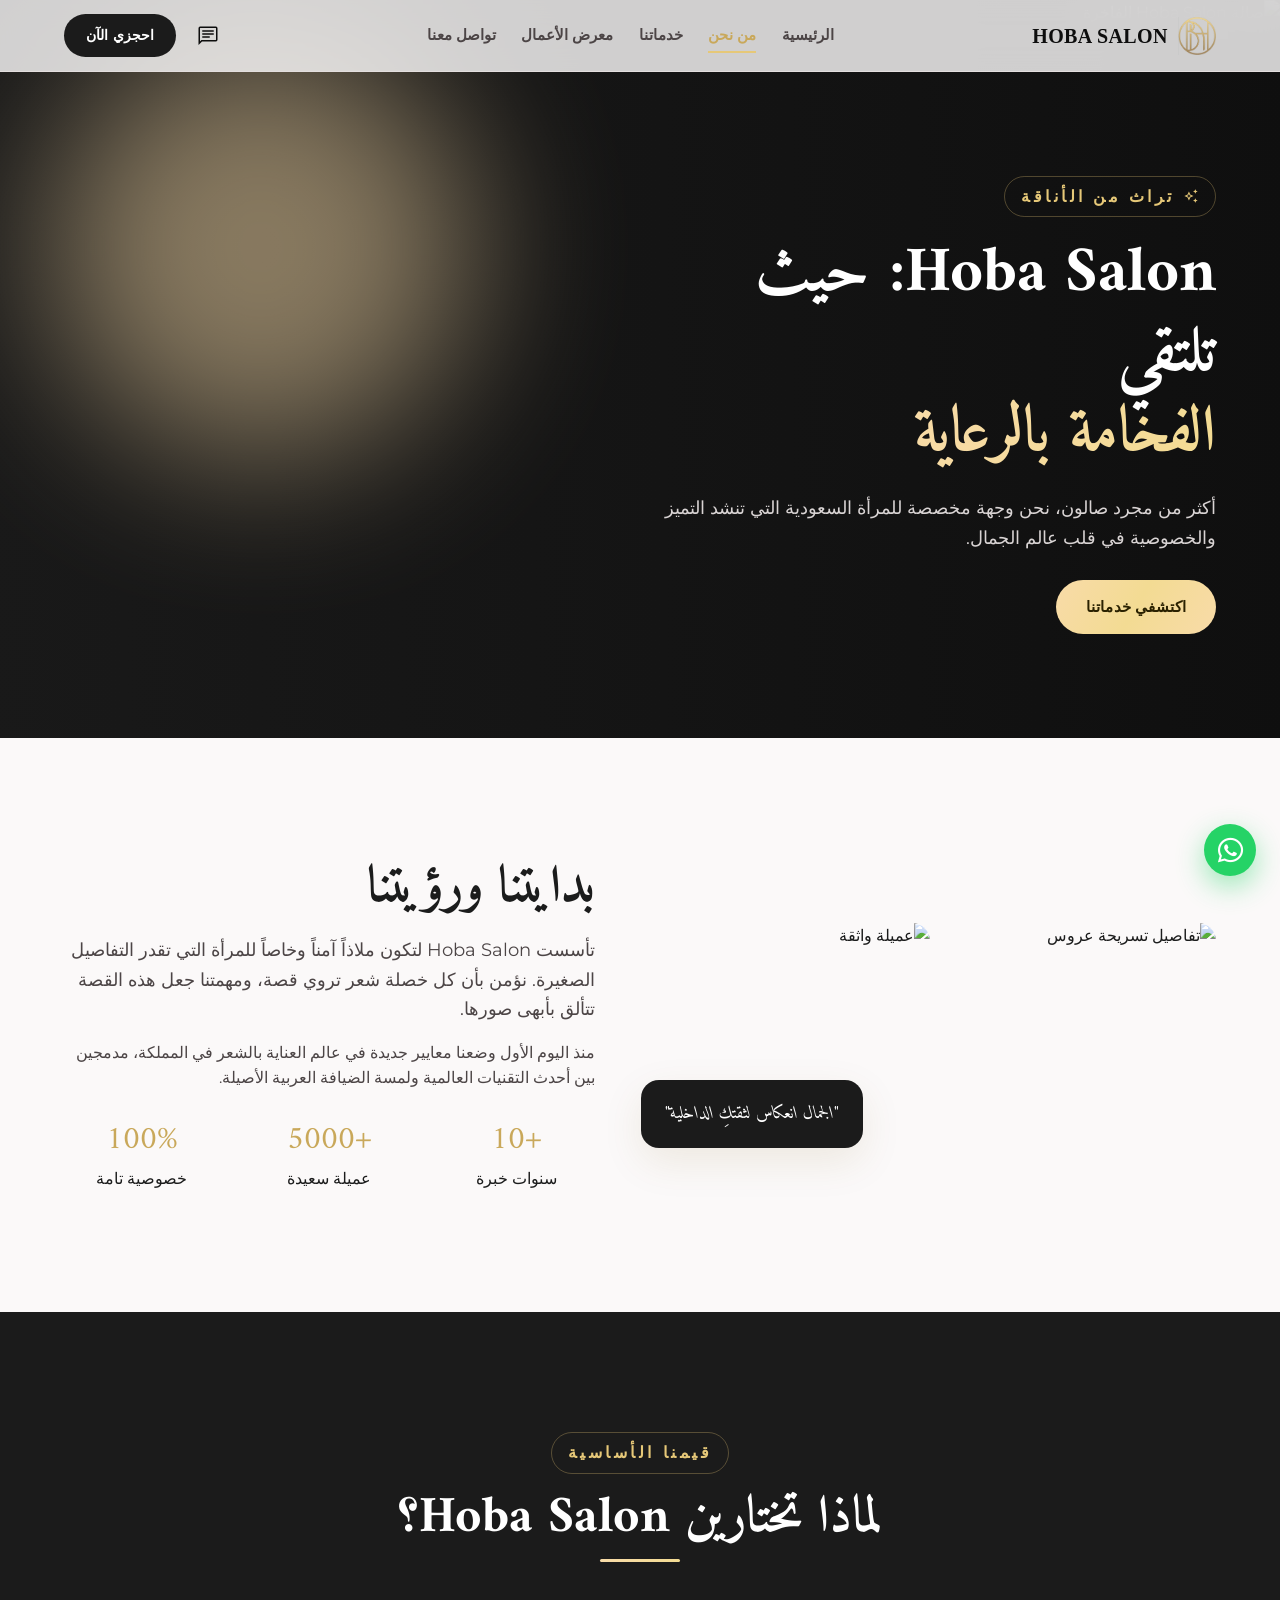
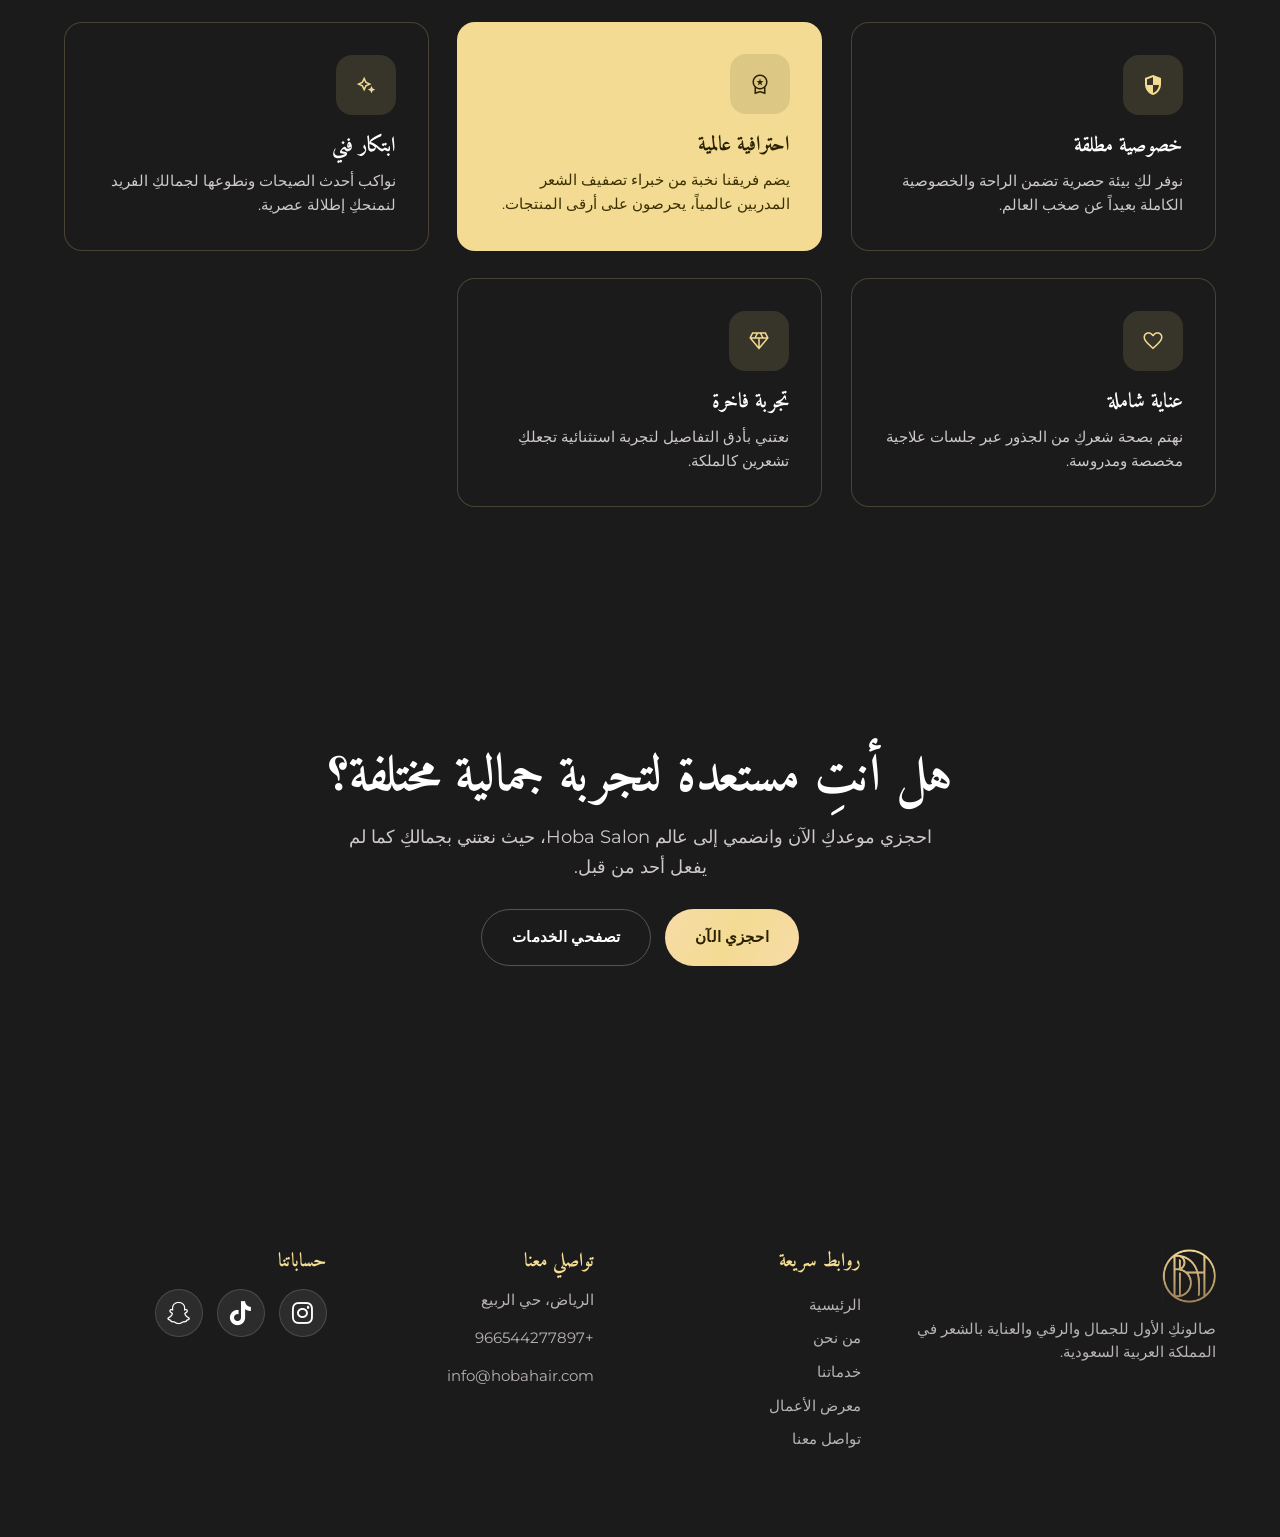
==== commit ba3e9b48: "refactor: consolidate duplicated layout markup and gallery JS into shared utilities Co-Authored-By: " ====
--- a/about.html
+++ b/about.html
@@ -10,7 +10,6 @@
 </head>
 <body>
 
-  <div class="scroll-progress"></div>
   <div id="header-mount"></div>
 
   <!-- Hero -->
@@ -135,7 +134,6 @@
   </section>
 
   <div id="footer-mount"></div>
-  <button class="back-top" id="backTop" aria-label="العودة للأعلى"><span class="material-symbols-outlined">arrow_upward</span></button>
   <script src="assets/js/include.js"></script>
   <script src="assets/js/main.js"></script>
 </body>
--- a/assets/css/style.css
+++ b/assets/css/style.css
@@ -629,7 +629,7 @@
 .footer-grid { grid-template-columns: 1fr; }
 .footer-bottom { flex-direction: column; text-align: center; }
 .footer-bottom a { margin: 0 9px; }
-.brand-name { display: none; }
+.brand .brand-name { display: none; }
 .hero-bg { display: none; }
 
 .btn { width: 100%; }
@@ -662,7 +662,7 @@
   .nav { display: flex; }
   .menu-toggle { display: none; }
   .header-actions .btn-dark { display: inline-flex; }
-  .brand-name { display: inline; }
+  .brand .brand-name { display: inline; }
   .hero-glow.a { top: 5%; left: 4%; }
 
   .hero-inner { grid-template-columns: 1.05fr .95fr; text-align: start; gap: clamp(30px, 5vw, 70px); }
